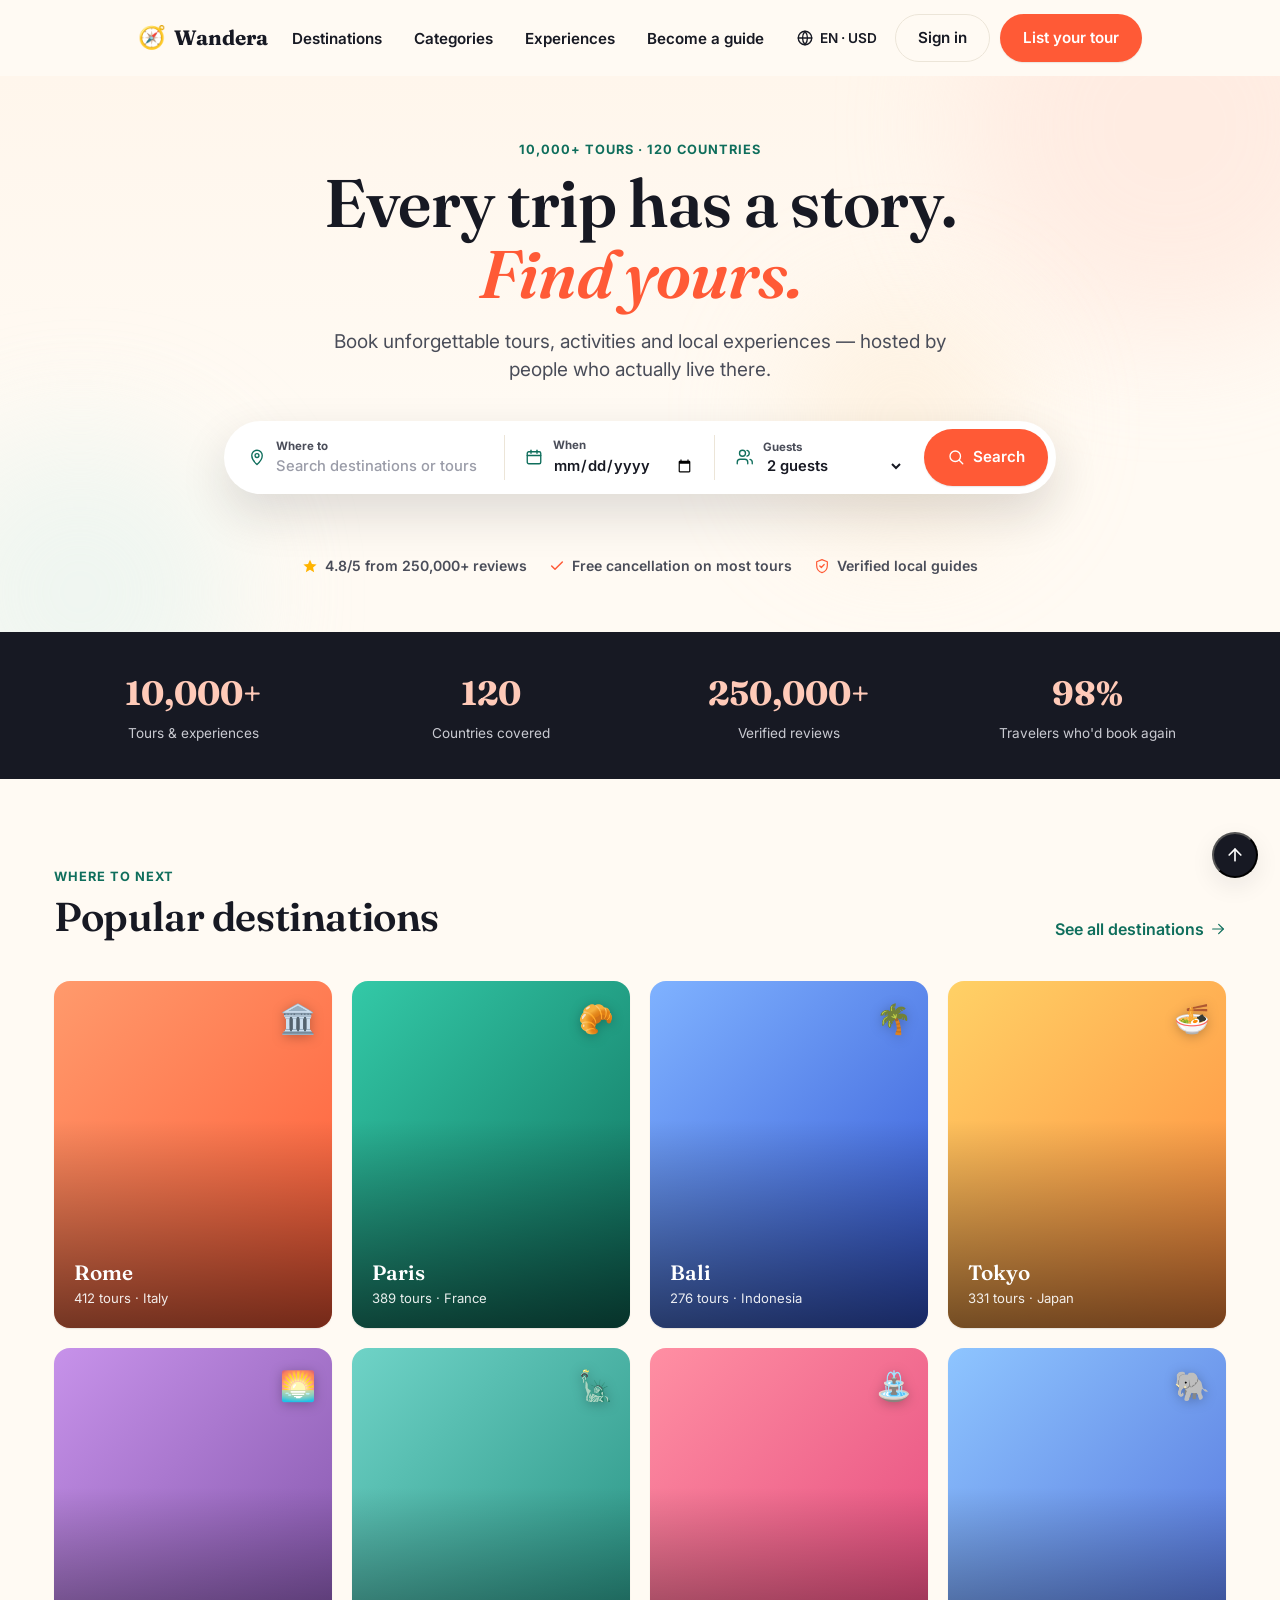
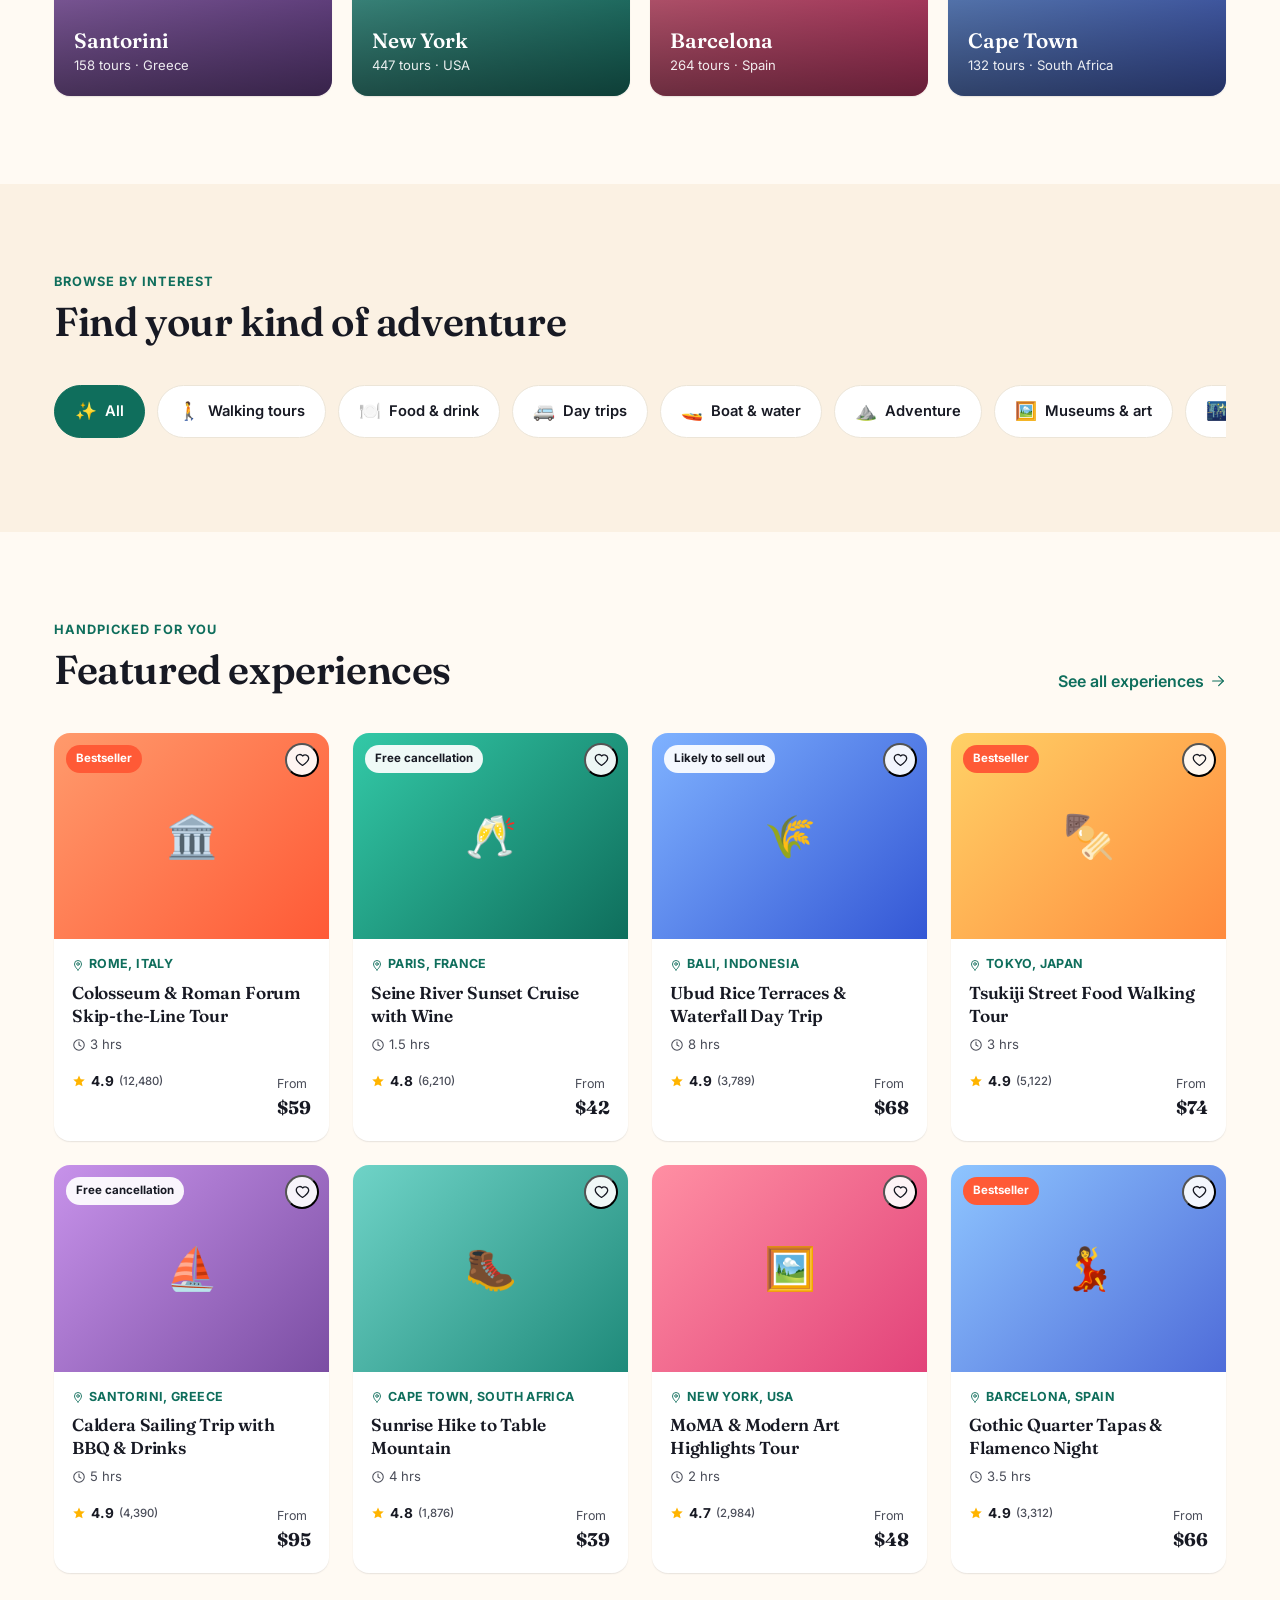
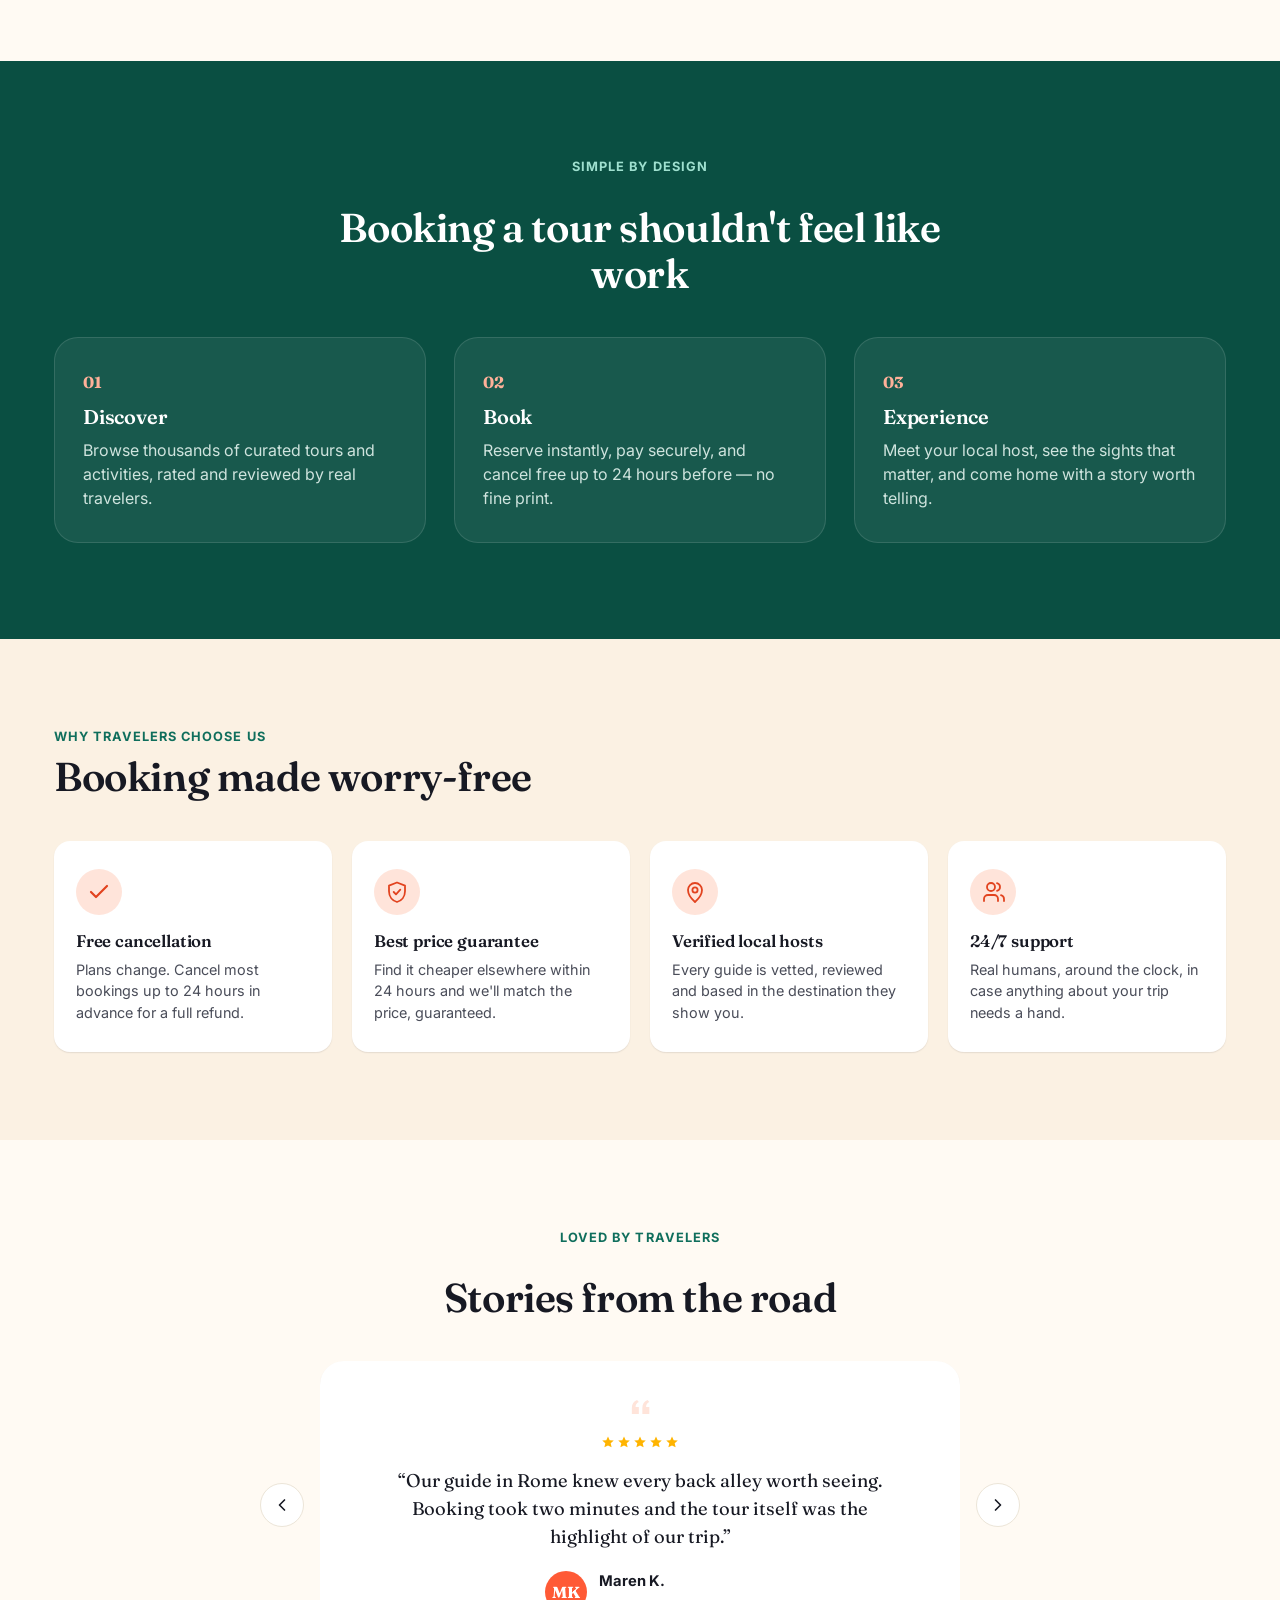
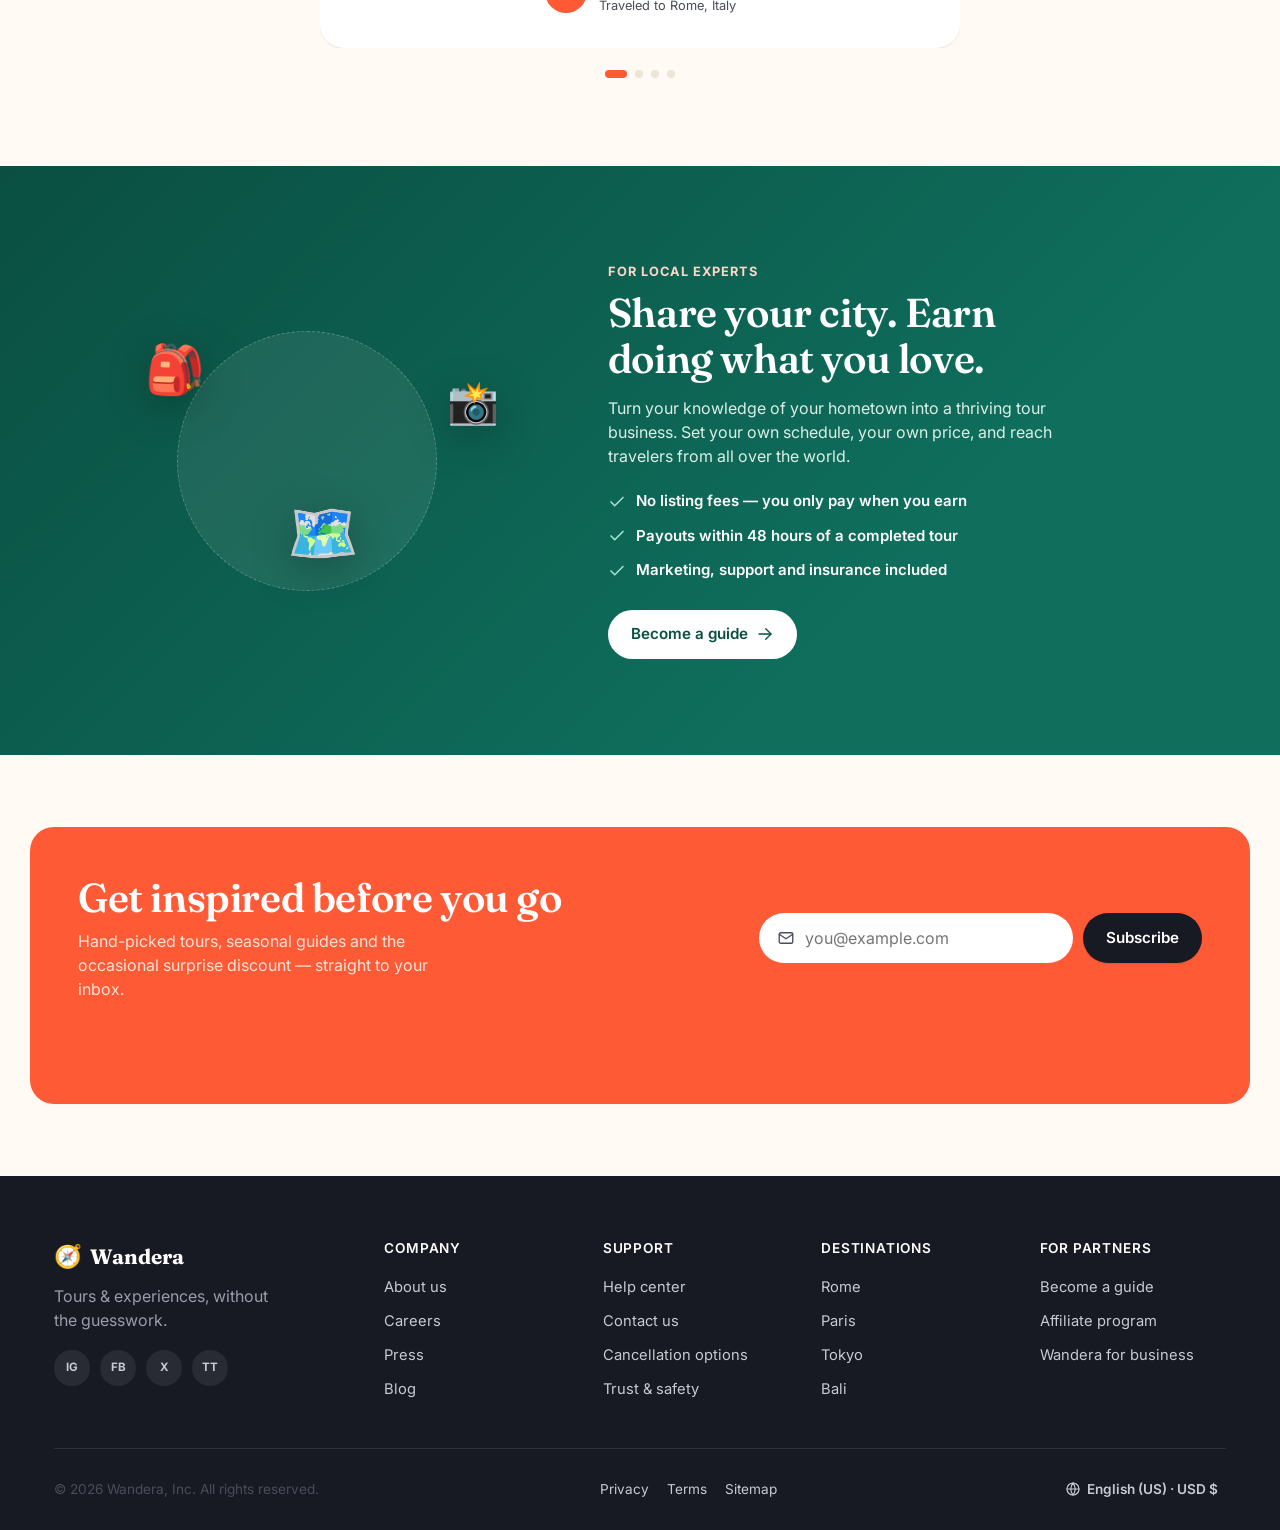
==== index.html @ fc79d428 "Add homepage for tours & experiences marketplace Static HTML/CSS/JS homepage blending GetYourGuide/V" ====
<!DOCTYPE html>
<html lang="en">
<head>
<meta charset="UTF-8">
<meta name="viewport" content="width=device-width, initial-scale=1.0">
<title>Wandera — Tours, Activities &amp; Local Experiences</title>
<meta name="description" content="Discover and book unforgettable tours, activities and local experiences in 10,000+ destinations worldwide. Free cancellation, verified local guides, best price guarantee.">
<link rel="icon" href="data:image/svg+xml,<svg xmlns=%22http://www.w3.org/2000/svg%22 viewBox=%220 0 100 100%22><text y=%22.9em%22 font-size=%2290%22>🧭</text></svg>">
<link rel="preconnect" href="https://fonts.googleapis.com">
<link rel="preconnect" href="https://fonts.gstatic.com" crossorigin>
<link href="https://fonts.googleapis.com/css2?family=Fraunces:opsz,wght@9..144,500;9..144,600;9..144,700&family=Inter:wght@400;500;600;700;800&display=swap" rel="stylesheet">
<link rel="stylesheet" href="css/styles.css">
</head>
<body>

<!-- ================= ICON SPRITE ================= -->
<svg style="display:none">
  <symbol id="icon-search" viewBox="0 0 24 24" fill="none" stroke="currentColor" stroke-width="1.8" stroke-linecap="round" stroke-linejoin="round"><circle cx="11" cy="11" r="7"/><line x1="21" y1="21" x2="16.65" y2="16.65"/></symbol>
  <symbol id="icon-pin" viewBox="0 0 24 24" fill="none" stroke="currentColor" stroke-width="1.8" stroke-linecap="round" stroke-linejoin="round"><path d="M12 22s-7-6.2-7-12a7 7 0 0 1 14 0c0 5.8-7 12-7 12Z"/><circle cx="12" cy="10" r="2.6"/></symbol>
  <symbol id="icon-calendar" viewBox="0 0 24 24" fill="none" stroke="currentColor" stroke-width="1.8" stroke-linecap="round" stroke-linejoin="round"><rect x="3" y="5" width="18" height="16" rx="2"/><line x1="16" y1="3" x2="16" y2="7"/><line x1="8" y1="3" x2="8" y2="7"/><line x1="3" y1="10" x2="21" y2="10"/></symbol>
  <symbol id="icon-users" viewBox="0 0 24 24" fill="none" stroke="currentColor" stroke-width="1.8" stroke-linecap="round" stroke-linejoin="round"><path d="M17 21v-2a4 4 0 0 0-4-4H7a4 4 0 0 0-4 4v2"/><circle cx="10" cy="7" r="4"/><path d="M23 21v-2a4 4 0 0 0-3-3.87"/><path d="M16 3.13a4 4 0 0 1 0 7.75"/></symbol>
  <symbol id="icon-star" viewBox="0 0 24 24" fill="currentColor" stroke="none"><path d="M12 2.5l2.9 6.4 7 .7-5.3 4.7 1.6 6.9L12 17.8l-6.2 3.4 1.6-6.9L2.1 9.6l7-.7L12 2.5Z"/></symbol>
  <symbol id="icon-heart" viewBox="0 0 24 24" fill="none" stroke="currentColor" stroke-width="1.8" stroke-linecap="round" stroke-linejoin="round"><path d="M20.8 8.6c0 4.8-8.8 10.4-8.8 10.4S3.2 13.4 3.2 8.6a5 5 0 0 1 9-3 5 5 0 0 1 8.6 3Z"/></symbol>
  <symbol id="icon-clock" viewBox="0 0 24 24" fill="none" stroke="currentColor" stroke-width="1.8" stroke-linecap="round" stroke-linejoin="round"><circle cx="12" cy="12" r="9"/><path d="M12 7v5l3.3 2"/></symbol>
  <symbol id="icon-shield" viewBox="0 0 24 24" fill="none" stroke="currentColor" stroke-width="1.8" stroke-linecap="round" stroke-linejoin="round"><path d="M12 2.5 4 5.7v5.6c0 5.2 3.4 9.4 8 10.7 4.6-1.3 8-5.5 8-10.7V5.7L12 2.5Z"/><path d="m8.7 12 2.3 2.3 4.3-4.6"/></symbol>
  <symbol id="icon-menu" viewBox="0 0 24 24" fill="none" stroke="currentColor" stroke-width="1.8" stroke-linecap="round" stroke-linejoin="round"><line x1="3" y1="6" x2="21" y2="6"/><line x1="3" y1="12" x2="21" y2="12"/><line x1="3" y1="18" x2="21" y2="18"/></symbol>
  <symbol id="icon-close" viewBox="0 0 24 24" fill="none" stroke="currentColor" stroke-width="1.8" stroke-linecap="round" stroke-linejoin="round"><line x1="5" y1="5" x2="19" y2="19"/><line x1="19" y1="5" x2="5" y2="19"/></symbol>
  <symbol id="icon-chevron-left" viewBox="0 0 24 24" fill="none" stroke="currentColor" stroke-width="2" stroke-linecap="round" stroke-linejoin="round"><polyline points="15 6 9 12 15 18"/></symbol>
  <symbol id="icon-chevron-right" viewBox="0 0 24 24" fill="none" stroke="currentColor" stroke-width="2" stroke-linecap="round" stroke-linejoin="round"><polyline points="9 6 15 12 9 18"/></symbol>
  <symbol id="icon-arrow-right" viewBox="0 0 24 24" fill="none" stroke="currentColor" stroke-width="1.8" stroke-linecap="round" stroke-linejoin="round"><line x1="4" y1="12" x2="20" y2="12"/><polyline points="13 5 20 12 13 19"/></symbol>
  <symbol id="icon-quote" viewBox="0 0 24 24" fill="currentColor" stroke="none"><path d="M9.5 6C6.5 7.2 5 9.6 5 12.8v5.2h6v-6H8.2c0-2 1-3.4 2.8-4.2L9.5 6Zm9 0c-3 1.2-4.5 3.6-4.5 6.8v5.2h6v-6h-2.8c0-2 1-3.4 2.8-4.2L18.5 6Z"/></symbol>
  <symbol id="icon-check" viewBox="0 0 24 24" fill="none" stroke="currentColor" stroke-width="2.2" stroke-linecap="round" stroke-linejoin="round"><polyline points="20 6 9 17 4 12"/></symbol>
  <symbol id="icon-mail" viewBox="0 0 24 24" fill="none" stroke="currentColor" stroke-width="1.8" stroke-linecap="round" stroke-linejoin="round"><rect x="3" y="5" width="18" height="14" rx="2"/><path d="m3 7 9 6 9-6"/></symbol>
  <symbol id="icon-globe" viewBox="0 0 24 24" fill="none" stroke="currentColor" stroke-width="1.8" stroke-linecap="round" stroke-linejoin="round"><circle cx="12" cy="12" r="9"/><line x1="3" y1="12" x2="21" y2="12"/><path d="M12 3a14 14 0 0 1 0 18 14 14 0 0 1 0-18Z"/></symbol>
  <symbol id="icon-arrow-up" viewBox="0 0 24 24" fill="none" stroke="currentColor" stroke-width="2" stroke-linecap="round" stroke-linejoin="round"><line x1="12" y1="19" x2="12" y2="5"/><polyline points="5 12 12 5 19 12"/></symbol>
</svg>

<a class="skip-link" href="#main">Skip to content</a>

<!-- ================= HEADER ================= -->
<header class="site-header" id="siteHeader">
  <div class="container site-header__inner">
    <a href="#top" class="logo">
      <span class="logo__mark" aria-hidden="true">🧭</span>
      <span class="logo__word">Wandera</span>
    </a>

    <nav class="main-nav" aria-label="Primary">
      <ul>
        <li><a href="#destinations">Destinations</a></li>
        <li><a href="#categories">Categories</a></li>
        <li><a href="#featured-tours">Experiences</a></li>
        <li><a href="#become-guide">Become a guide</a></li>
      </ul>
    </nav>

    <div class="header-actions">
      <button class="icon-btn only-desktop" type="button" aria-label="Change language and currency">
        <svg width="18" height="18"><use href="#icon-globe"/></svg>
        <span>EN &middot; USD</span>
      </button>
      <a href="#" class="btn btn--ghost only-desktop">Sign in</a>
      <a href="#" class="btn btn--primary only-desktop">List your tour</a>
      <button class="icon-btn menu-toggle" id="menuToggle" type="button" aria-label="Open menu" aria-expanded="false" aria-controls="mobileNav">
        <svg width="24" height="24"><use href="#icon-menu"/></svg>
      </button>
    </div>
  </div>
</header>

<!-- ================= MOBILE NAV ================= -->
<div class="mobile-nav" id="mobileNav" hidden>
  <div class="mobile-nav__panel">
    <div class="mobile-nav__top">
      <a href="#top" class="logo"><span class="logo__mark" aria-hidden="true">🧭</span><span class="logo__word">Wandera</span></a>
      <button class="icon-btn" id="menuClose" type="button" aria-label="Close menu">
        <svg width="22" height="22"><use href="#icon-close"/></svg>
      </button>
    </div>
    <ul class="mobile-nav__links">
      <li><a href="#destinations">Destinations</a></li>
      <li><a href="#categories">Categories</a></li>
      <li><a href="#featured-tours">Experiences</a></li>
      <li><a href="#how-it-works">How it works</a></li>
      <li><a href="#become-guide">Become a guide</a></li>
    </ul>
    <div class="mobile-nav__actions">
      <a href="#" class="btn btn--ghost btn--block">Sign in</a>
      <a href="#" class="btn btn--primary btn--block">List your tour</a>
    </div>
  </div>
</div>
<div class="mobile-nav__backdrop" id="mobileNavBackdrop" hidden></div>

<main id="main">

  <!-- ================= HERO ================= -->
  <section class="hero" id="top">
    <div class="hero__bg" aria-hidden="true">
      <span class="hero__blob hero__blob--1"></span>
      <span class="hero__blob hero__blob--2"></span>
      <span class="hero__blob hero__blob--3"></span>
    </div>
    <div class="container hero__inner">
      <p class="eyebrow reveal">10,000+ tours &middot; 120 countries</p>
      <h1 class="hero__title reveal">Every trip has a story.<br><em>Find yours.</em></h1>
      <p class="hero__subtitle reveal">Book unforgettable tours, activities and local experiences &mdash; hosted by people who actually live there.</p>

      <form class="search-bar reveal" id="searchForm">
        <div class="search-bar__field">
          <svg class="search-bar__icon" width="18" height="18"><use href="#icon-pin"/></svg>
          <div class="search-bar__text">
            <label for="searchWhere">Where to</label>
            <input id="searchWhere" type="text" placeholder="Search destinations or tours" autocomplete="off">
          </div>
        </div>
        <div class="search-bar__divider" aria-hidden="true"></div>
        <div class="search-bar__field search-bar__field--compact">
          <svg class="search-bar__icon" width="18" height="18"><use href="#icon-calendar"/></svg>
          <div class="search-bar__text">
            <label for="searchWhen">When</label>
            <input id="searchWhen" type="date">
          </div>
        </div>
        <div class="search-bar__divider" aria-hidden="true"></div>
        <div class="search-bar__field search-bar__field--compact">
          <svg class="search-bar__icon" width="18" height="18"><use href="#icon-users"/></svg>
          <div class="search-bar__text">
            <label for="searchGuests">Guests</label>
            <select id="searchGuests">
              <option>2 guests</option>
              <option>1 guest</option>
              <option>3 guests</option>
              <option>4+ guests</option>
            </select>
          </div>
        </div>
        <button class="btn btn--primary search-bar__submit" type="submit">
          <svg width="18" height="18"><use href="#icon-search"/></svg>
          <span>Search</span>
        </button>
      </form>
      <p class="search-bar__hint" id="searchHint" role="status" aria-live="polite"></p>

      <ul class="trust-chips reveal">
        <li><svg width="16" height="16"><use href="#icon-star"/></svg> 4.8/5 from 250,000+ reviews</li>
        <li><svg width="16" height="16"><use href="#icon-check"/></svg> Free cancellation on most tours</li>
        <li><svg width="16" height="16"><use href="#icon-shield"/></svg> Verified local guides</li>
      </ul>
    </div>
  </section>

  <!-- ================= STATS STRIP ================= -->
  <section class="stats-strip" aria-label="Wandera in numbers">
    <div class="container stats-strip__inner">
      <div class="stat reveal">
        <span class="stat__num" data-count="10000" data-suffix="+">0</span>
        <span class="stat__label">Tours &amp; experiences</span>
      </div>
      <div class="stat reveal">
        <span class="stat__num" data-count="120" data-suffix="">0</span>
        <span class="stat__label">Countries covered</span>
      </div>
      <div class="stat reveal">
        <span class="stat__num" data-count="250000" data-suffix="+">0</span>
        <span class="stat__label">Verified reviews</span>
      </div>
      <div class="stat reveal">
        <span class="stat__num" data-count="98" data-suffix="%">0</span>
        <span class="stat__label">Travelers who'd book again</span>
      </div>
    </div>
  </section>

  <!-- ================= DESTINATIONS ================= -->
  <section class="section" id="destinations">
    <div class="container">
      <div class="section__head reveal">
        <div>
          <p class="eyebrow">Where to next</p>
          <h2>Popular destinations</h2>
        </div>
        <a href="#" class="link-more">See all destinations <svg width="16" height="16"><use href="#icon-arrow-right"/></svg></a>
      </div>

      <div class="destination-grid reveal" id="destinationGrid"></div>
    </div>
  </section>

  <!-- ================= CATEGORIES ================= -->
  <section class="section section--tint" id="categories">
    <div class="container">
      <div class="section__head reveal">
        <div>
          <p class="eyebrow">Browse by interest</p>
          <h2>Find your kind of adventure</h2>
        </div>
      </div>
      <div class="category-pills reveal" id="categoryPills" role="tablist" aria-label="Filter experiences by category"></div>
    </div>
  </section>

  <!-- ================= FEATURED TOURS ================= -->
  <section class="section" id="featured-tours">
    <div class="container">
      <div class="section__head reveal">
        <div>
          <p class="eyebrow">Handpicked for you</p>
          <h2>Featured experiences</h2>
        </div>
        <a href="#" class="link-more">See all experiences <svg width="16" height="16"><use href="#icon-arrow-right"/></svg></a>
      </div>
      <div class="tour-grid reveal" id="tourGrid"></div>
    </div>
  </section>

  <!-- ================= HOW IT WORKS ================= -->
  <section class="how-it-works" id="how-it-works">
    <div class="container">
      <div class="section__head section__head--center reveal">
        <p class="eyebrow">Simple by design</p>
        <h2>Booking a tour shouldn't feel like work</h2>
      </div>
      <div class="steps">
        <div class="step reveal">
          <span class="step__num">01</span>
          <h3>Discover</h3>
          <p>Browse thousands of curated tours and activities, rated and reviewed by real travelers.</p>
        </div>
        <div class="step reveal">
          <span class="step__num">02</span>
          <h3>Book</h3>
          <p>Reserve instantly, pay securely, and cancel free up to 24 hours before &mdash; no fine print.</p>
        </div>
        <div class="step reveal">
          <span class="step__num">03</span>
          <h3>Experience</h3>
          <p>Meet your local host, see the sights that matter, and come home with a story worth telling.</p>
        </div>
      </div>
    </div>
  </section>

  <!-- ================= WHY US ================= -->
  <section class="section section--tint" id="why-us">
    <div class="container">
      <div class="section__head reveal">
        <div>
          <p class="eyebrow">Why travelers choose us</p>
          <h2>Booking made worry-free</h2>
        </div>
      </div>
      <div class="feature-grid reveal">
        <div class="feature-card">
          <div class="feature-card__icon"><svg width="24" height="24"><use href="#icon-check"/></svg></div>
          <h3>Free cancellation</h3>
          <p>Plans change. Cancel most bookings up to 24 hours in advance for a full refund.</p>
        </div>
        <div class="feature-card">
          <div class="feature-card__icon"><svg width="24" height="24"><use href="#icon-shield"/></svg></div>
          <h3>Best price guarantee</h3>
          <p>Find it cheaper elsewhere within 24 hours and we'll match the price, guaranteed.</p>
        </div>
        <div class="feature-card">
          <div class="feature-card__icon"><svg width="24" height="24"><use href="#icon-pin"/></svg></div>
          <h3>Verified local hosts</h3>
          <p>Every guide is vetted, reviewed and based in the destination they show you.</p>
        </div>
        <div class="feature-card">
          <div class="feature-card__icon"><svg width="24" height="24"><use href="#icon-users"/></svg></div>
          <h3>24/7 support</h3>
          <p>Real humans, around the clock, in case anything about your trip needs a hand.</p>
        </div>
      </div>
    </div>
  </section>

  <!-- ================= TESTIMONIALS ================= -->
  <section class="section testimonials" id="testimonials">
    <div class="container">
      <div class="section__head section__head--center reveal">
        <p class="eyebrow">Loved by travelers</p>
        <h2>Stories from the road</h2>
      </div>

      <div class="testimonial-carousel reveal" id="testimonialCarousel">
        <button class="carousel-btn carousel-btn--prev" id="testimonialPrev" type="button" aria-label="Previous testimonial">
          <svg width="20" height="20"><use href="#icon-chevron-left"/></svg>
        </button>

        <div class="testimonial-track" id="testimonialTrack"></div>

        <button class="carousel-btn carousel-btn--next" id="testimonialNext" type="button" aria-label="Next testimonial">
          <svg width="20" height="20"><use href="#icon-chevron-right"/></svg>
        </button>
      </div>
      <div class="carousel-dots" id="testimonialDots"></div>
    </div>
  </section>

  <!-- ================= BECOME A GUIDE ================= -->
  <section class="become-guide" id="become-guide">
    <div class="container become-guide__inner">
      <div class="become-guide__art reveal" aria-hidden="true">
        <span class="become-guide__blob"></span>
        <span class="become-guide__emoji become-guide__emoji--1">🎒</span>
        <span class="become-guide__emoji become-guide__emoji--2">🗺️</span>
        <span class="become-guide__emoji become-guide__emoji--3">📸</span>
      </div>
      <div class="become-guide__copy reveal">
        <p class="eyebrow eyebrow--light">For local experts</p>
        <h2>Share your city. Earn doing what you love.</h2>
        <p class="become-guide__lead">Turn your knowledge of your hometown into a thriving tour business. Set your own schedule, your own price, and reach travelers from all over the world.</p>
        <ul class="become-guide__list">
          <li><svg width="18" height="18"><use href="#icon-check"/></svg> No listing fees &mdash; you only pay when you earn</li>
          <li><svg width="18" height="18"><use href="#icon-check"/></svg> Payouts within 48 hours of a completed tour</li>
          <li><svg width="18" height="18"><use href="#icon-check"/></svg> Marketing, support and insurance included</li>
        </ul>
        <a href="#" class="btn btn--light">Become a guide <svg width="18" height="18"><use href="#icon-arrow-right"/></svg></a>
      </div>
    </div>
  </section>

  <!-- ================= NEWSLETTER ================= -->
  <section class="newsletter">
    <div class="container newsletter__inner reveal">
      <div class="newsletter__copy">
        <h2>Get inspired before you go</h2>
        <p>Hand-picked tours, seasonal guides and the occasional surprise discount &mdash; straight to your inbox.</p>
      </div>
      <form class="newsletter__form" id="newsletterForm" novalidate>
        <div class="newsletter__field">
          <svg width="18" height="18"><use href="#icon-mail"/></svg>
          <input type="email" id="newsletterEmail" placeholder="you@example.com" required aria-label="Email address">
        </div>
        <button class="btn btn--primary" type="submit">Subscribe</button>
      </form>
      <p class="newsletter__status" id="newsletterStatus" role="status" aria-live="polite"></p>
    </div>
  </section>

</main>

<!-- ================= FOOTER ================= -->
<footer class="site-footer">
  <div class="container">
    <div class="site-footer__top">
      <div class="site-footer__brand">
        <a href="#top" class="logo logo--light">
          <span class="logo__mark" aria-hidden="true">🧭</span>
          <span class="logo__word">Wandera</span>
        </a>
        <p>Tours &amp; experiences, without the guesswork.</p>
        <div class="social-links">
          <a href="#" aria-label="Wandera on Instagram" class="social-links__item">IG</a>
          <a href="#" aria-label="Wandera on Facebook" class="social-links__item">FB</a>
          <a href="#" aria-label="Wandera on X" class="social-links__item">X</a>
          <a href="#" aria-label="Wandera on TikTok" class="social-links__item">TT</a>
        </div>
      </div>

      <nav class="site-footer__col" aria-label="Company">
        <h3>Company</h3>
        <ul>
          <li><a href="#">About us</a></li>
          <li><a href="#">Careers</a></li>
          <li><a href="#">Press</a></li>
          <li><a href="#">Blog</a></li>
        </ul>
      </nav>
      <nav class="site-footer__col" aria-label="Support">
        <h3>Support</h3>
        <ul>
          <li><a href="#">Help center</a></li>
          <li><a href="#">Contact us</a></li>
          <li><a href="#">Cancellation options</a></li>
          <li><a href="#">Trust &amp; safety</a></li>
        </ul>
      </nav>
      <nav class="site-footer__col" aria-label="Destinations">
        <h3>Destinations</h3>
        <ul>
          <li><a href="#">Rome</a></li>
          <li><a href="#">Paris</a></li>
          <li><a href="#">Tokyo</a></li>
          <li><a href="#">Bali</a></li>
        </ul>
      </nav>
      <nav class="site-footer__col" aria-label="Partners">
        <h3>For partners</h3>
        <ul>
          <li><a href="#become-guide">Become a guide</a></li>
          <li><a href="#">Affiliate program</a></li>
          <li><a href="#">Wandera for business</a></li>
        </ul>
      </nav>
    </div>

    <div class="site-footer__bottom">
      <p>&copy; <span id="year"></span> Wandera, Inc. All rights reserved.</p>
      <div class="site-footer__legal">
        <a href="#">Privacy</a>
        <a href="#">Terms</a>
        <a href="#">Sitemap</a>
      </div>
      <button class="icon-btn only-desktop" type="button" aria-label="Change language and currency">
        <svg width="16" height="16"><use href="#icon-globe"/></svg>
        <span>English (US) &middot; USD $</span>
      </button>
    </div>
  </div>
</footer>

<button class="back-to-top" id="backToTop" type="button" aria-label="Back to top" hidden>
  <svg width="20" height="20"><use href="#icon-arrow-up"/></svg>
</button>

<script src="js/app.js"></script>
</body>
</html>
---- css/styles.css ----
/* =============================================================
   Wandera — Tours & Experiences homepage
   ============================================================= */

:root {
  /* Brand palette: coral (CTA/energy) + deep teal (trust) + editorial ink/cream */
  --color-coral: #ff5a36;
  --color-coral-dark: #e2431f;
  --color-coral-light: #ffe4da;
  --color-teal: #0f6e5c;
  --color-teal-dark: #0a4f42;
  --color-teal-light: #e3f3ef;
  --color-ink: #171923;
  --color-ink-soft: #4a4d59;
  --color-cream: #fffaf3;
  --color-cream-deep: #fbf1e3;
  --color-white: #ffffff;
  --color-border: #ece5d8;
  --color-star: #ffb400;

  --font-display: "Fraunces", Georgia, "Times New Roman", serif;
  --font-body: "Inter", -apple-system, BlinkMacSystemFont, "Segoe UI", sans-serif;

  --radius-sm: 10px;
  --radius-md: 16px;
  --radius-lg: 24px;
  --radius-pill: 999px;

  --shadow-sm: 0 1px 2px rgba(23, 25, 35, 0.06), 0 1px 1px rgba(23, 25, 35, 0.04);
  --shadow-md: 0 8px 24px rgba(23, 25, 35, 0.08);
  --shadow-lg: 0 20px 48px rgba(23, 25, 35, 0.14);

  --header-h: 76px;
  --container-w: 1220px;

  --ease: cubic-bezier(0.22, 1, 0.36, 1);
}

/* ---------------- Reset ---------------- */
*, *::before, *::after { box-sizing: border-box; }
html { scroll-behavior: smooth; scroll-padding-top: var(--header-h); }
body, h1, h2, h3, p, ul, figure { margin: 0; }
ul { padding: 0; list-style: none; }
img { max-width: 100%; display: block; }
a { color: inherit; text-decoration: none; }
button, input, select { font: inherit; color: inherit; }
button { cursor: pointer; }
svg { flex-shrink: 0; }

@media (prefers-reduced-motion: reduce) {
  html { scroll-behavior: auto; }
  *, *::before, *::after { animation-duration: 0.001ms !important; animation-iteration-count: 1 !important; transition-duration: 0.001ms !important; }
}

body {
  font-family: var(--font-body);
  color: var(--color-ink);
  background: var(--color-cream);
  line-height: 1.5;
  -webkit-font-smoothing: antialiased;
}

.container {
  max-width: var(--container-w);
  margin-inline: auto;
  padding-inline: 24px;
}

.skip-link {
  position: absolute;
  left: 12px;
  top: -60px;
  background: var(--color-ink);
  color: #fff;
  padding: 10px 16px;
  border-radius: var(--radius-sm);
  z-index: 999;
  transition: top 0.2s var(--ease);
}
.skip-link:focus { top: 12px; }

:focus-visible {
  outline: 2px solid var(--color-coral);
  outline-offset: 2px;
}

h1, h2, h3 { font-family: var(--font-display); font-weight: 600; letter-spacing: -0.01em; color: var(--color-ink); }
h2 { font-size: clamp(1.7rem, 1.4rem + 1.4vw, 2.6rem); line-height: 1.15; }
h3 { font-size: 1.25rem; line-height: 1.3; }
p { color: var(--color-ink-soft); }

.eyebrow {
  font-size: 0.8rem;
  font-weight: 700;
  letter-spacing: 0.08em;
  text-transform: uppercase;
  color: var(--color-teal);
  margin-bottom: 8px;
}
.eyebrow--light { color: #ffd7c9; }

/* ---------------- Buttons ---------------- */
.btn {
  display: inline-flex;
  align-items: center;
  justify-content: center;
  gap: 8px;
  padding: 12px 22px;
  border-radius: var(--radius-pill);
  font-weight: 600;
  font-size: 0.95rem;
  border: 1px solid transparent;
  transition: transform 0.15s var(--ease), box-shadow 0.15s var(--ease), background 0.15s var(--ease), color 0.15s var(--ease);
  white-space: nowrap;
}
.btn--primary { background: var(--color-coral); color: #fff; box-shadow: var(--shadow-sm); }
.btn--primary:hover { background: var(--color-coral-dark); transform: translateY(-1px); box-shadow: var(--shadow-md); }
.btn--ghost { background: transparent; color: var(--color-ink); border-color: var(--color-border); }
.btn--ghost:hover { background: var(--color-white); border-color: var(--color-ink); }
.btn--light { background: #fff; color: var(--color-teal-dark); }
.btn--light:hover { transform: translateY(-1px); box-shadow: var(--shadow-md); }
.btn--block { width: 100%; }

.icon-btn {
  display: inline-flex;
  align-items: center;
  gap: 6px;
  background: transparent;
  border: none;
  padding: 8px;
  border-radius: var(--radius-pill);
  font-size: 0.85rem;
  font-weight: 600;
  color: var(--color-ink);
  transition: background 0.15s var(--ease);
}
.icon-btn:hover { background: rgba(23, 25, 35, 0.06); }

.link-more {
  display: inline-flex;
  align-items: center;
  gap: 6px;
  font-weight: 600;
  color: var(--color-teal);
  white-space: nowrap;
  transition: gap 0.15s var(--ease);
}
.link-more:hover { gap: 10px; }

/* ---------------- Header ---------------- */
.site-header {
  position: sticky;
  top: 0;
  z-index: 100;
  height: var(--header-h);
  display: flex;
  align-items: center;
  background: transparent;
  transition: background 0.25s var(--ease), box-shadow 0.25s var(--ease), backdrop-filter 0.25s var(--ease);
}
.site-header.is-scrolled {
  background: rgba(255, 250, 243, 0.9);
  backdrop-filter: saturate(180%) blur(10px);
  box-shadow: var(--shadow-sm);
}
.site-header__inner {
  display: flex;
  align-items: center;
  justify-content: space-between;
  gap: 24px;
}

.logo { display: inline-flex; align-items: center; gap: 8px; font-family: var(--font-display); font-weight: 700; font-size: 1.3rem; }
.logo__mark { font-size: 1.4rem; }
.logo--light { color: #fff; }

.main-nav ul { display: flex; gap: 32px; }
.main-nav a { font-weight: 600; font-size: 0.95rem; position: relative; padding: 6px 0; }
.main-nav a::after {
  content: "";
  position: absolute; left: 0; right: 0; bottom: 0;
  height: 2px; background: var(--color-coral);
  transform: scaleX(0); transform-origin: left;
  transition: transform 0.2s var(--ease);
}
.main-nav a:hover::after { transform: scaleX(1); }

.header-actions { display: flex; align-items: center; gap: 10px; }

@media (max-width: 900px) {
  .main-nav { display: none; }
  .only-desktop { display: none !important; }
}
@media (min-width: 901px) {
  .menu-toggle { display: none; }
}

/* ---------------- Mobile nav ---------------- */
.mobile-nav__backdrop {
  position: fixed; inset: 0; background: rgba(23,25,35,0.45);
  z-index: 150; opacity: 0; transition: opacity 0.25s var(--ease);
}
.mobile-nav {
  position: fixed; top: 0; right: 0; bottom: 0;
  width: min(340px, 86vw);
  background: var(--color-cream);
  z-index: 151;
  transform: translateX(100%);
  transition: transform 0.3s var(--ease);
  box-shadow: var(--shadow-lg);
}
.mobile-nav.is-open,
.mobile-nav__backdrop.is-open { transform: none; opacity: 1; }
.mobile-nav__panel { display: flex; flex-direction: column; height: 100%; padding: 20px; gap: 28px; }
.mobile-nav__top { display: flex; align-items: center; justify-content: space-between; }
.mobile-nav__links { display: flex; flex-direction: column; gap: 4px; }
.mobile-nav__links a { display: block; padding: 12px 6px; font-weight: 600; font-size: 1.05rem; border-bottom: 1px solid var(--color-border); }
.mobile-nav__actions { margin-top: auto; display: flex; flex-direction: column; gap: 10px; }

/* ---------------- Hero ---------------- */
.hero {
  position: relative;
  overflow: hidden;
  padding: 64px 0 56px;
}
.hero__bg { position: absolute; inset: 0; z-index: -1; background: linear-gradient(180deg, #fff6ec 0%, var(--color-cream) 60%); }
.hero__blob {
  position: absolute;
  border-radius: 50%;
  filter: blur(60px);
  opacity: 0.55;
}
.hero__blob--1 { width: 420px; height: 420px; background: var(--color-coral-light); top: -160px; right: -100px; }
.hero__blob--2 { width: 320px; height: 320px; background: var(--color-teal-light); bottom: -120px; left: -80px; }
.hero__blob--3 { width: 240px; height: 240px; background: #fde6c8; top: 40%; right: 20%; opacity: 0.4; }

.hero__inner { text-align: center; max-width: 880px; }
.hero__title {
  font-size: clamp(2.4rem, 1.8rem + 3vw, 4.2rem);
  line-height: 1.06;
  margin-bottom: 18px;
}
.hero__title em { font-style: italic; color: var(--color-coral); }
.hero__subtitle {
  font-size: clamp(1rem, 0.95rem + 0.3vw, 1.2rem);
  max-width: 620px;
  margin-inline: auto;
  margin-bottom: 36px;
}

.search-bar {
  display: flex;
  align-items: stretch;
  background: #fff;
  border-radius: var(--radius-pill);
  box-shadow: var(--shadow-lg);
  padding: 8px;
  gap: 4px;
  max-width: 880px;
  margin-inline: auto;
}
.search-bar__field {
  display: flex;
  align-items: center;
  gap: 10px;
  padding: 8px 16px;
  flex: 1.4;
  min-width: 0;
  border-radius: var(--radius-pill);
  transition: background 0.15s var(--ease);
  text-align: left;
}
.search-bar__field--compact { flex: 1; }
.search-bar__field:hover, .search-bar__field:focus-within { background: var(--color-cream-deep); }
.search-bar__icon { color: var(--color-teal); flex-shrink: 0; }
.search-bar__text { display: flex; flex-direction: column; min-width: 0; flex: 1; }
.search-bar__text label { font-size: 0.72rem; font-weight: 700; color: var(--color-ink-soft); }
.search-bar__text input, .search-bar__text select {
  border: none; background: transparent; padding: 0; font-size: 0.92rem; font-weight: 600;
  color: var(--color-ink); width: 100%; min-width: 0;
}
.search-bar__text input::placeholder { color: #9a9ca8; font-weight: 500; }
.search-bar__text input:focus, .search-bar__text select:focus { outline: none; }
.search-bar__divider { width: 1px; background: var(--color-border); margin-block: 6px; }
.search-bar__submit { flex-shrink: 0; }
.search-bar__hint { margin-top: 14px; font-weight: 600; color: var(--color-teal-dark); min-height: 1.2em; }

.trust-chips {
  display: flex;
  flex-wrap: wrap;
  justify-content: center;
  gap: 10px 22px;
  margin-top: 28px;
}
.trust-chips li { display: flex; align-items: center; gap: 7px; font-size: 0.88rem; font-weight: 600; color: var(--color-ink-soft); }
.trust-chips svg { color: var(--color-coral); }
.trust-chips li:first-child svg { color: var(--color-star); }

@media (max-width: 720px) {
  .search-bar { flex-direction: column; border-radius: var(--radius-lg); }
  .search-bar__divider { display: none; }
  .search-bar__field { padding: 10px 14px; }
  .search-bar__submit { width: 100%; margin-top: 4px; }
}

/* ---------------- Stats strip ---------------- */
.stats-strip { background: var(--color-ink); color: #fff; padding: 36px 0; }
.stats-strip__inner {
  display: grid;
  grid-template-columns: repeat(4, 1fr);
  gap: 20px;
  text-align: center;
}
.stat { display: flex; flex-direction: column; gap: 4px; }
.stat__num { font-family: var(--font-display); font-size: clamp(1.6rem, 1.3rem + 1vw, 2.3rem); font-weight: 700; color: #ffcab8; }
.stat__label { font-size: 0.85rem; color: #c9cad1; }
@media (max-width: 700px) { .stats-strip__inner { grid-template-columns: repeat(2, 1fr); gap: 28px 16px; } }

/* ---------------- Section basics ---------------- */
.section { padding: 88px 0; }
.section--tint { background: var(--color-cream-deep); }
.section__head { display: flex; align-items: flex-end; justify-content: space-between; gap: 20px; margin-bottom: 40px; flex-wrap: wrap; }
.section__head--center { text-align: center; justify-content: center; flex-direction: column; align-items: center; }
.section__head--center h2 { max-width: 640px; }

/* ---------------- Destination grid ---------------- */
.destination-grid {
  display: grid;
  grid-template-columns: repeat(4, 1fr);
  gap: 20px;
}
.destination-card {
  position: relative;
  border-radius: var(--radius-md);
  overflow: hidden;
  aspect-ratio: 4 / 5;
  color: #fff;
  display: flex;
  flex-direction: column;
  justify-content: flex-end;
  padding: 20px;
  isolation: isolate;
  box-shadow: var(--shadow-sm);
  transition: transform 0.25s var(--ease), box-shadow 0.25s var(--ease);
}
.destination-card:hover { transform: translateY(-4px); box-shadow: var(--shadow-md); }
.destination-card::before {
  content: ""; position: absolute; inset: 0; z-index: -2; background: var(--tile-bg);
}
.destination-card::after {
  content: ""; position: absolute; inset: 0; z-index: -1;
  background: linear-gradient(180deg, rgba(0,0,0,0) 40%, rgba(0,0,0,0.55) 100%);
}
.destination-card__emoji { position: absolute; top: 16px; right: 16px; font-size: 1.8rem; filter: drop-shadow(0 2px 6px rgba(0,0,0,0.25)); }
.destination-card__city { font-family: var(--font-display); font-size: 1.3rem; font-weight: 600; }
.destination-card__count { font-size: 0.82rem; opacity: 0.9; }

@media (max-width: 980px) { .destination-grid { grid-template-columns: repeat(2, 1fr); } }
@media (max-width: 560px) { .destination-grid { grid-template-columns: repeat(2, 1fr); gap: 12px; } .destination-card { padding: 14px; } }

/* ---------------- Category pills ---------------- */
.category-pills {
  display: flex;
  gap: 12px;
  overflow-x: auto;
  padding-bottom: 6px;
  scrollbar-width: thin;
}
.category-pill {
  flex-shrink: 0;
  display: inline-flex;
  align-items: center;
  gap: 8px;
  padding: 12px 20px;
  border-radius: var(--radius-pill);
  background: #fff;
  border: 1px solid var(--color-border);
  font-weight: 600;
  font-size: 0.92rem;
  transition: all 0.15s var(--ease);
}
.category-pill:hover { border-color: var(--color-teal); }
.category-pill.is-active { background: var(--color-teal); border-color: var(--color-teal); color: #fff; }
.category-pill__emoji { font-size: 1.1rem; }

/* ---------------- Tour grid / cards ---------------- */
.tour-grid {
  display: grid;
  grid-template-columns: repeat(4, 1fr);
  gap: 24px;
}
.tour-card {
  background: #fff;
  border-radius: var(--radius-md);
  overflow: hidden;
  box-shadow: var(--shadow-sm);
  transition: transform 0.25s var(--ease), box-shadow 0.25s var(--ease);
  display: flex;
  flex-direction: column;
}
.tour-card:hover { transform: translateY(-5px); box-shadow: var(--shadow-md); }
.tour-card.is-hidden { display: none; }

.tour-card__media {
  position: relative;
  aspect-ratio: 4 / 3;
  background: var(--tile-bg);
  display: flex; align-items: center; justify-content: center;
  font-size: 2.6rem;
}
.tour-card__badge {
  position: absolute; top: 12px; left: 12px;
  background: rgba(255,255,255,0.92);
  color: var(--color-ink);
  font-size: 0.72rem; font-weight: 700;
  padding: 5px 10px; border-radius: var(--radius-pill);
}
.tour-card__badge--coral { background: var(--color-coral); color: #fff; }
.tour-card__wishlist {
  position: absolute; top: 10px; right: 10px;
  width: 34px; height: 34px;
  border-radius: 50%;
  background: rgba(255,255,255,0.92);
  display: flex; align-items: center; justify-content: center;
  color: var(--color-ink);
  transition: transform 0.15s var(--ease), color 0.15s var(--ease);
}
.tour-card__wishlist:hover { transform: scale(1.08); }
.tour-card__wishlist.is-active { color: var(--color-coral); }
.tour-card__wishlist.is-active svg { fill: currentColor; }

.tour-card__body { padding: 16px 18px 20px; display: flex; flex-direction: column; gap: 8px; flex: 1; }
.tour-card__location { display: flex; align-items: center; gap: 5px; font-size: 0.78rem; font-weight: 700; color: var(--color-teal); text-transform: uppercase; letter-spacing: 0.03em; }
.tour-card__title { font-family: var(--font-display); font-size: 1.08rem; font-weight: 600; line-height: 1.3; }
.tour-card__meta { display: flex; align-items: center; gap: 14px; font-size: 0.82rem; color: var(--color-ink-soft); }
.tour-card__meta span { display: inline-flex; align-items: center; gap: 4px; }
.tour-card__rating { display: flex; align-items: center; gap: 5px; font-size: 0.85rem; font-weight: 700; }
.tour-card__rating svg { color: var(--color-star); }
.tour-card__rating small { font-weight: 500; color: var(--color-ink-soft); }
.tour-card__footer { margin-top: auto; display: flex; align-items: baseline; justify-content: space-between; padding-top: 8px; }
.tour-card__price { font-size: 0.78rem; color: var(--color-ink-soft); }
.tour-card__price strong { display: block; font-size: 1.15rem; color: var(--color-ink); font-family: var(--font-display); }

@media (max-width: 980px) { .tour-grid { grid-template-columns: repeat(2, 1fr); } }
@media (max-width: 560px) { .tour-grid { grid-template-columns: 1fr; } }

/* ---------------- How it works ---------------- */
.how-it-works { padding: 96px 0; background: var(--color-teal-dark); color: #fff; }
.how-it-works .eyebrow { color: #9fe0cf; }
.how-it-works h2 { color: #fff; }
.steps { display: grid; grid-template-columns: repeat(3, 1fr); gap: 28px; margin-top: 12px; }
.step {
  background: rgba(255,255,255,0.06);
  border: 1px solid rgba(255,255,255,0.12);
  border-radius: var(--radius-lg);
  padding: 32px 28px;
}
.step__num { font-family: var(--font-display); font-size: 1rem; font-weight: 700; color: #ffb199; }
.step h3 { color: #fff; margin: 10px 0 8px; }
.step p { color: #cfe4de; }

@media (max-width: 860px) { .steps { grid-template-columns: 1fr; } }

/* ---------------- Feature grid ---------------- */
.feature-grid { display: grid; grid-template-columns: repeat(4, 1fr); gap: 20px; }
.feature-card {
  background: #fff;
  border-radius: var(--radius-md);
  padding: 28px 22px;
  box-shadow: var(--shadow-sm);
}
.feature-card__icon {
  width: 46px; height: 46px;
  border-radius: 50%;
  background: var(--color-coral-light);
  color: var(--color-coral-dark);
  display: flex; align-items: center; justify-content: center;
  margin-bottom: 16px;
}
.feature-card h3 { font-size: 1.05rem; margin-bottom: 6px; }
.feature-card p { font-size: 0.9rem; }

@media (max-width: 980px) { .feature-grid { grid-template-columns: repeat(2, 1fr); } }
@media (max-width: 560px) { .feature-grid { grid-template-columns: 1fr; } }

/* ---------------- Testimonials ---------------- */
.testimonial-carousel { display: flex; align-items: center; gap: 16px; max-width: 760px; margin-inline: auto; }
.testimonial-track { flex: 1; overflow: hidden; position: relative; min-height: 220px; }
.testimonial-slide {
  position: absolute; inset: 0;
  background: #fff;
  border-radius: var(--radius-lg);
  padding: 32px;
  box-shadow: var(--shadow-sm);
  opacity: 0;
  transform: translateX(24px);
  transition: opacity 0.4s var(--ease), transform 0.4s var(--ease);
  pointer-events: none;
  text-align: center;
}
.testimonial-slide.is-active { opacity: 1; transform: none; pointer-events: auto; position: relative; }
.testimonial-slide__quote-icon { color: var(--color-coral-light); margin-bottom: 8px; }
.testimonial-slide blockquote { font-family: var(--font-display); font-size: 1.15rem; line-height: 1.5; color: var(--color-ink); margin-bottom: 18px; }
.testimonial-slide__person { display: flex; align-items: center; justify-content: center; gap: 12px; }
.testimonial-avatar {
  width: 42px; height: 42px; border-radius: 50%;
  display: flex; align-items: center; justify-content: center;
  font-weight: 700; color: #fff; font-family: var(--font-display);
  background: var(--avatar-bg, var(--color-teal));
}
.testimonial-slide__meta { text-align: left; }
.testimonial-slide__name { font-weight: 700; font-size: 0.92rem; }
.testimonial-slide__place { font-size: 0.8rem; color: var(--color-ink-soft); }
.testimonial-slide__stars { display: flex; gap: 2px; color: var(--color-star); justify-content: center; margin-bottom: 12px; }

.carousel-btn {
  width: 44px; height: 44px; border-radius: 50%;
  background: #fff; border: 1px solid var(--color-border);
  display: flex; align-items: center; justify-content: center;
  flex-shrink: 0;
  transition: background 0.15s var(--ease), color 0.15s var(--ease);
}
.carousel-btn:hover { background: var(--color-teal); color: #fff; border-color: var(--color-teal); }

.carousel-dots { display: flex; justify-content: center; gap: 8px; margin-top: 22px; }
.carousel-dots button {
  width: 8px; height: 8px; border-radius: 50%;
  background: var(--color-border); border: none; padding: 0;
  transition: background 0.2s var(--ease), width 0.2s var(--ease);
}
.carousel-dots button.is-active { background: var(--color-coral); width: 22px; border-radius: var(--radius-pill); }

@media (max-width: 640px) {
  .testimonial-carousel { gap: 8px; }
  .carousel-btn { width: 36px; height: 36px; }
  .testimonial-slide { padding: 22px 18px; }
}

/* ---------------- Become a guide ---------------- */
.become-guide {
  background: linear-gradient(135deg, var(--color-teal-dark), var(--color-teal) 70%);
  color: #fff;
  padding: 96px 0;
  position: relative;
  overflow: hidden;
}
.become-guide__inner { display: grid; grid-template-columns: 0.9fr 1.1fr; gap: 48px; align-items: center; }
.become-guide__art { position: relative; min-height: 320px; display: flex; align-items: center; justify-content: center; }
.become-guide__blob {
  position: absolute; width: 260px; height: 260px; border-radius: 50%;
  background: rgba(255,255,255,0.08); border: 1px dashed rgba(255,255,255,0.25);
}
.become-guide__emoji { position: absolute; font-size: 3rem; filter: drop-shadow(0 10px 20px rgba(0,0,0,0.25)); }
.become-guide__emoji--1 { top: 10%; left: 18%; }
.become-guide__emoji--2 { bottom: 14%; left: 46%; font-size: 3.6rem; }
.become-guide__emoji--3 { top: 22%; right: 12%; font-size: 2.6rem; }

.become-guide__copy h2 { color: #fff; margin-bottom: 14px; max-width: 480px; }
.become-guide__lead { color: #dcefe9; max-width: 480px; margin-bottom: 22px; }
.become-guide__list { display: flex; flex-direction: column; gap: 12px; margin-bottom: 28px; }
.become-guide__list li { display: flex; align-items: center; gap: 10px; font-weight: 600; font-size: 0.94rem; }
.become-guide__list svg { color: #9fe0cf; flex-shrink: 0; }

@media (max-width: 860px) {
  .become-guide__inner { grid-template-columns: 1fr; text-align: center; }
  .become-guide__list { align-items: center; }
  .become-guide__copy h2, .become-guide__lead { margin-inline: auto; }
  .become-guide__art { min-height: 200px; order: -1; }
}

/* ---------------- Newsletter ---------------- */
.newsletter { padding: 72px 0; }
.newsletter__inner {
  background: var(--color-coral);
  border-radius: var(--radius-lg);
  padding: 48px;
  display: flex;
  align-items: center;
  justify-content: space-between;
  gap: 32px;
  flex-wrap: wrap;
  color: #fff;
  position: relative;
}
.newsletter__copy h2 { color: #fff; margin-bottom: 8px; }
.newsletter__copy p { color: #ffe3d8; max-width: 380px; }
.newsletter__form { display: flex; gap: 10px; flex-wrap: wrap; }
.newsletter__field {
  display: flex; align-items: center; gap: 8px;
  background: #fff; border-radius: var(--radius-pill);
  padding: 12px 18px; min-width: 260px;
  color: var(--color-ink-soft);
}
.newsletter__field input { border: none; background: transparent; outline: none; width: 100%; color: var(--color-ink); }
.newsletter .btn--primary { background: var(--color-ink); }
.newsletter .btn--primary:hover { background: #000; }
.newsletter__status { width: 100%; font-weight: 600; margin-top: 4px; min-height: 1.2em; }

@media (max-width: 720px) {
  .newsletter__inner { padding: 32px 24px; flex-direction: column; align-items: stretch; text-align: center; }
  .newsletter__copy p { margin-inline: auto; }
  .newsletter__form { justify-content: center; }
}

/* ---------------- Footer ---------------- */
.site-footer { background: var(--color-ink); color: #c9cad1; padding-top: 64px; }
.site-footer__top {
  display: grid;
  grid-template-columns: 1.6fr repeat(4, 1fr);
  gap: 32px;
  padding-bottom: 48px;
  border-bottom: 1px solid rgba(255,255,255,0.1);
}
.site-footer__brand p { color: #9a9caa; margin: 10px 0 18px; max-width: 240px; }
.site-footer__col h3 { color: #fff; font-family: var(--font-body); font-size: 0.85rem; text-transform: uppercase; letter-spacing: 0.06em; margin-bottom: 16px; }
.site-footer__col ul { display: flex; flex-direction: column; gap: 10px; }
.site-footer__col a { font-size: 0.92rem; transition: color 0.15s var(--ease); }
.site-footer__col a:hover { color: #fff; }

.social-links { display: flex; gap: 10px; }
.social-links__item {
  width: 36px; height: 36px; border-radius: 50%;
  background: rgba(255,255,255,0.08);
  display: flex; align-items: center; justify-content: center;
  font-size: 0.72rem; font-weight: 700;
  transition: background 0.15s var(--ease);
}
.social-links__item:hover { background: var(--color-coral); }

.site-footer__bottom {
  display: flex; align-items: center; justify-content: space-between;
  padding: 22px 0; font-size: 0.85rem; flex-wrap: wrap; gap: 12px;
}
.site-footer__legal { display: flex; gap: 18px; }
.site-footer__legal a:hover { color: #fff; }
.site-footer .icon-btn { color: #c9cad1; }
.site-footer .icon-btn:hover { background: rgba(255,255,255,0.08); color: #fff; }

@media (max-width: 980px) { .site-footer__top { grid-template-columns: repeat(2, 1fr); } }
@media (max-width: 560px) { .site-footer__top { grid-template-columns: 1fr; } }

/* ---------------- Back to top ---------------- */
.back-to-top {
  position: fixed; right: 22px; bottom: 22px; z-index: 90;
  width: 46px; height: 46px; border-radius: 50%;
  background: var(--color-ink); color: #fff;
  display: flex; align-items: center; justify-content: center;
  box-shadow: var(--shadow-md);
  transition: transform 0.15s var(--ease), opacity 0.2s var(--ease);
}
.back-to-top:hover { transform: translateY(-3px); }

/* ---------------- Scroll reveal ---------------- */
.reveal { opacity: 0; transform: translateY(18px); transition: opacity 0.6s var(--ease), transform 0.6s var(--ease); }
.reveal.is-visible { opacity: 1; transform: none; }

/* ---------------- Responsive section spacing ---------------- */
@media (max-width: 720px) {
  .section { padding: 60px 0; }
  .how-it-works { padding: 64px 0; }
  .become-guide { padding: 64px 0; }
}
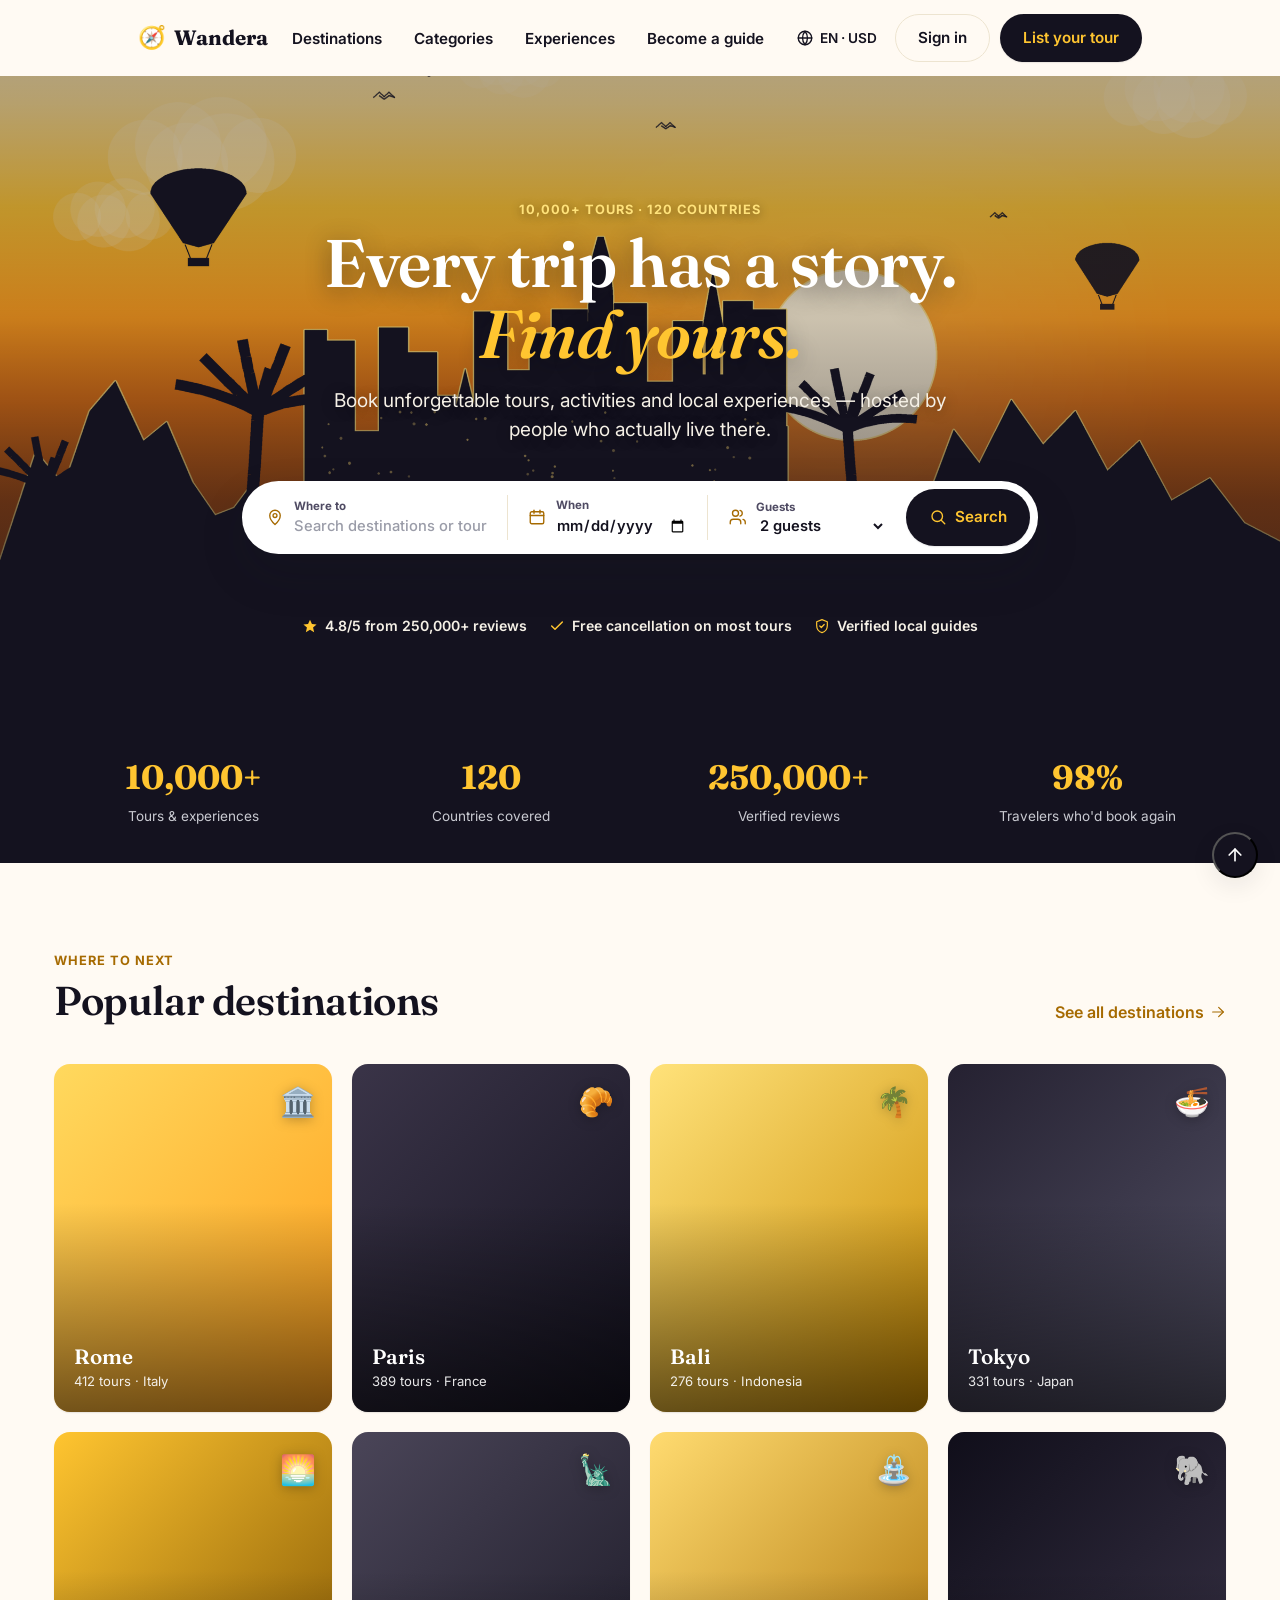
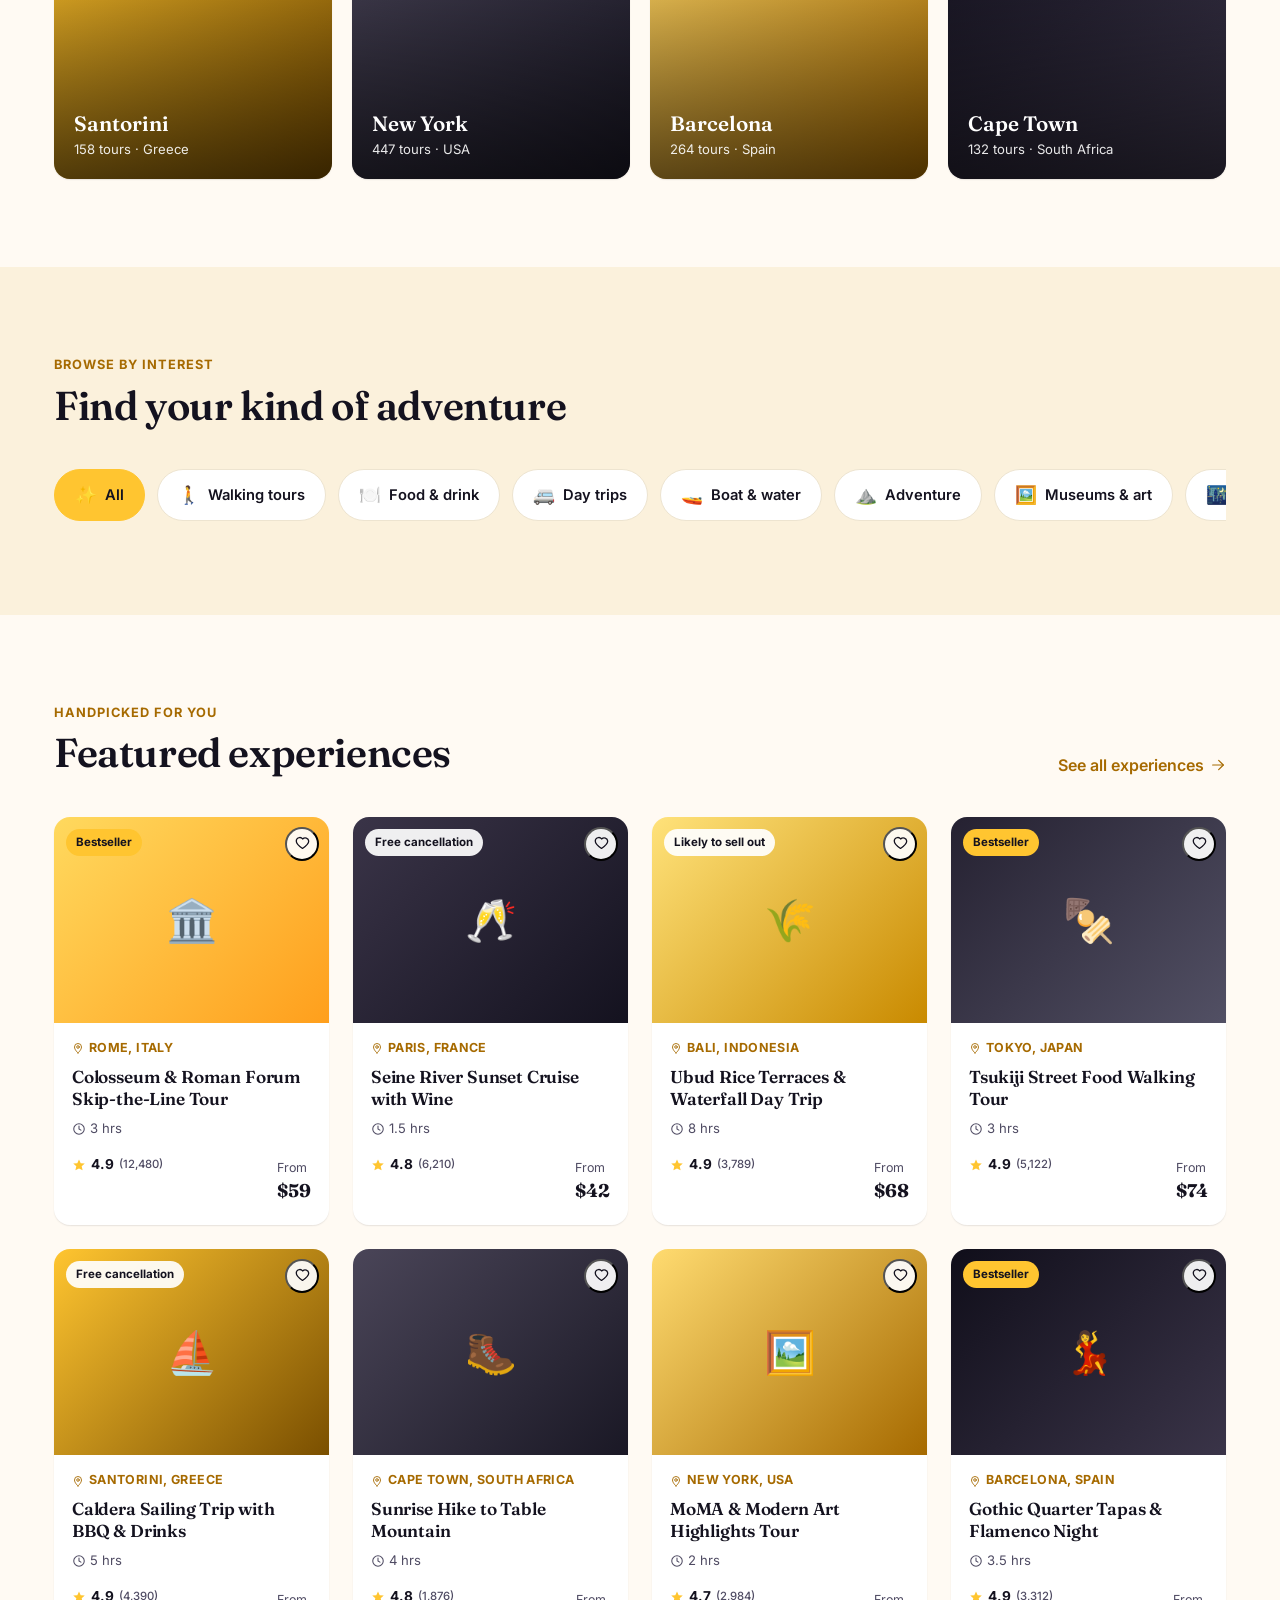
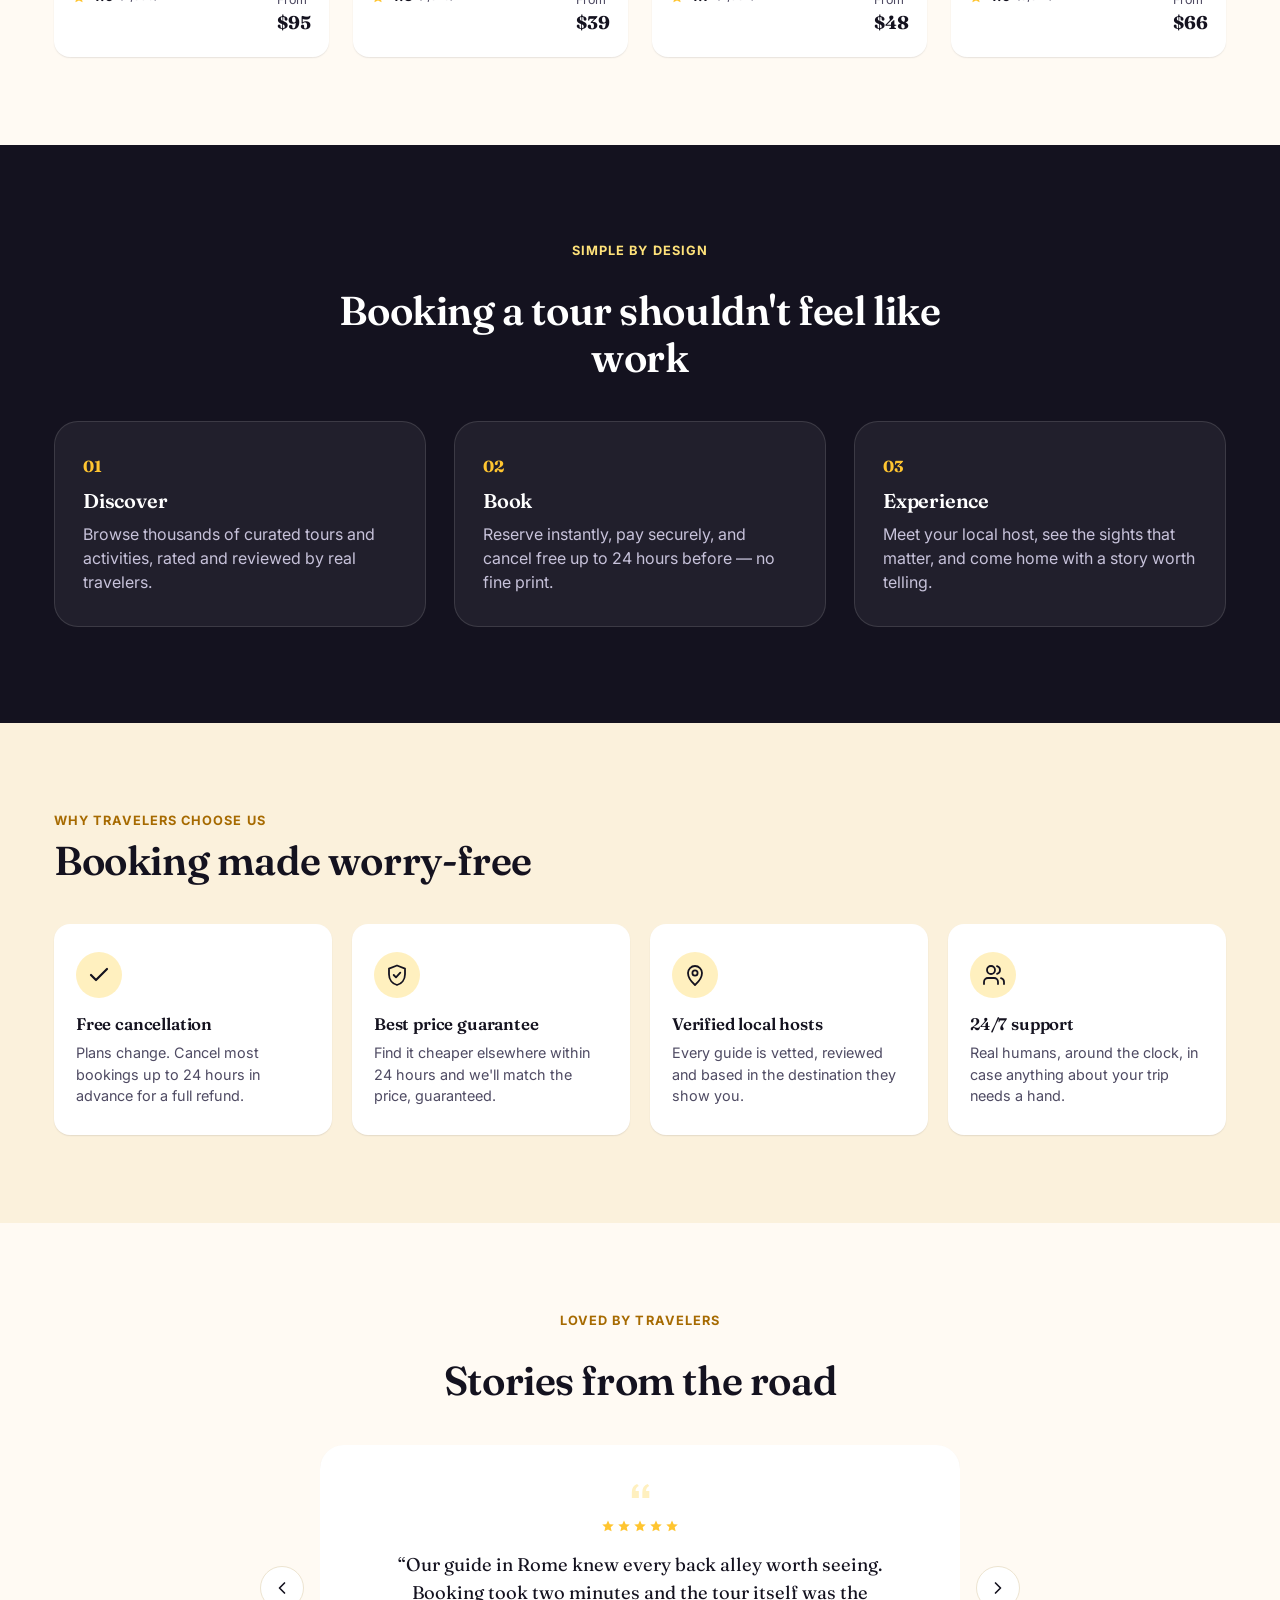
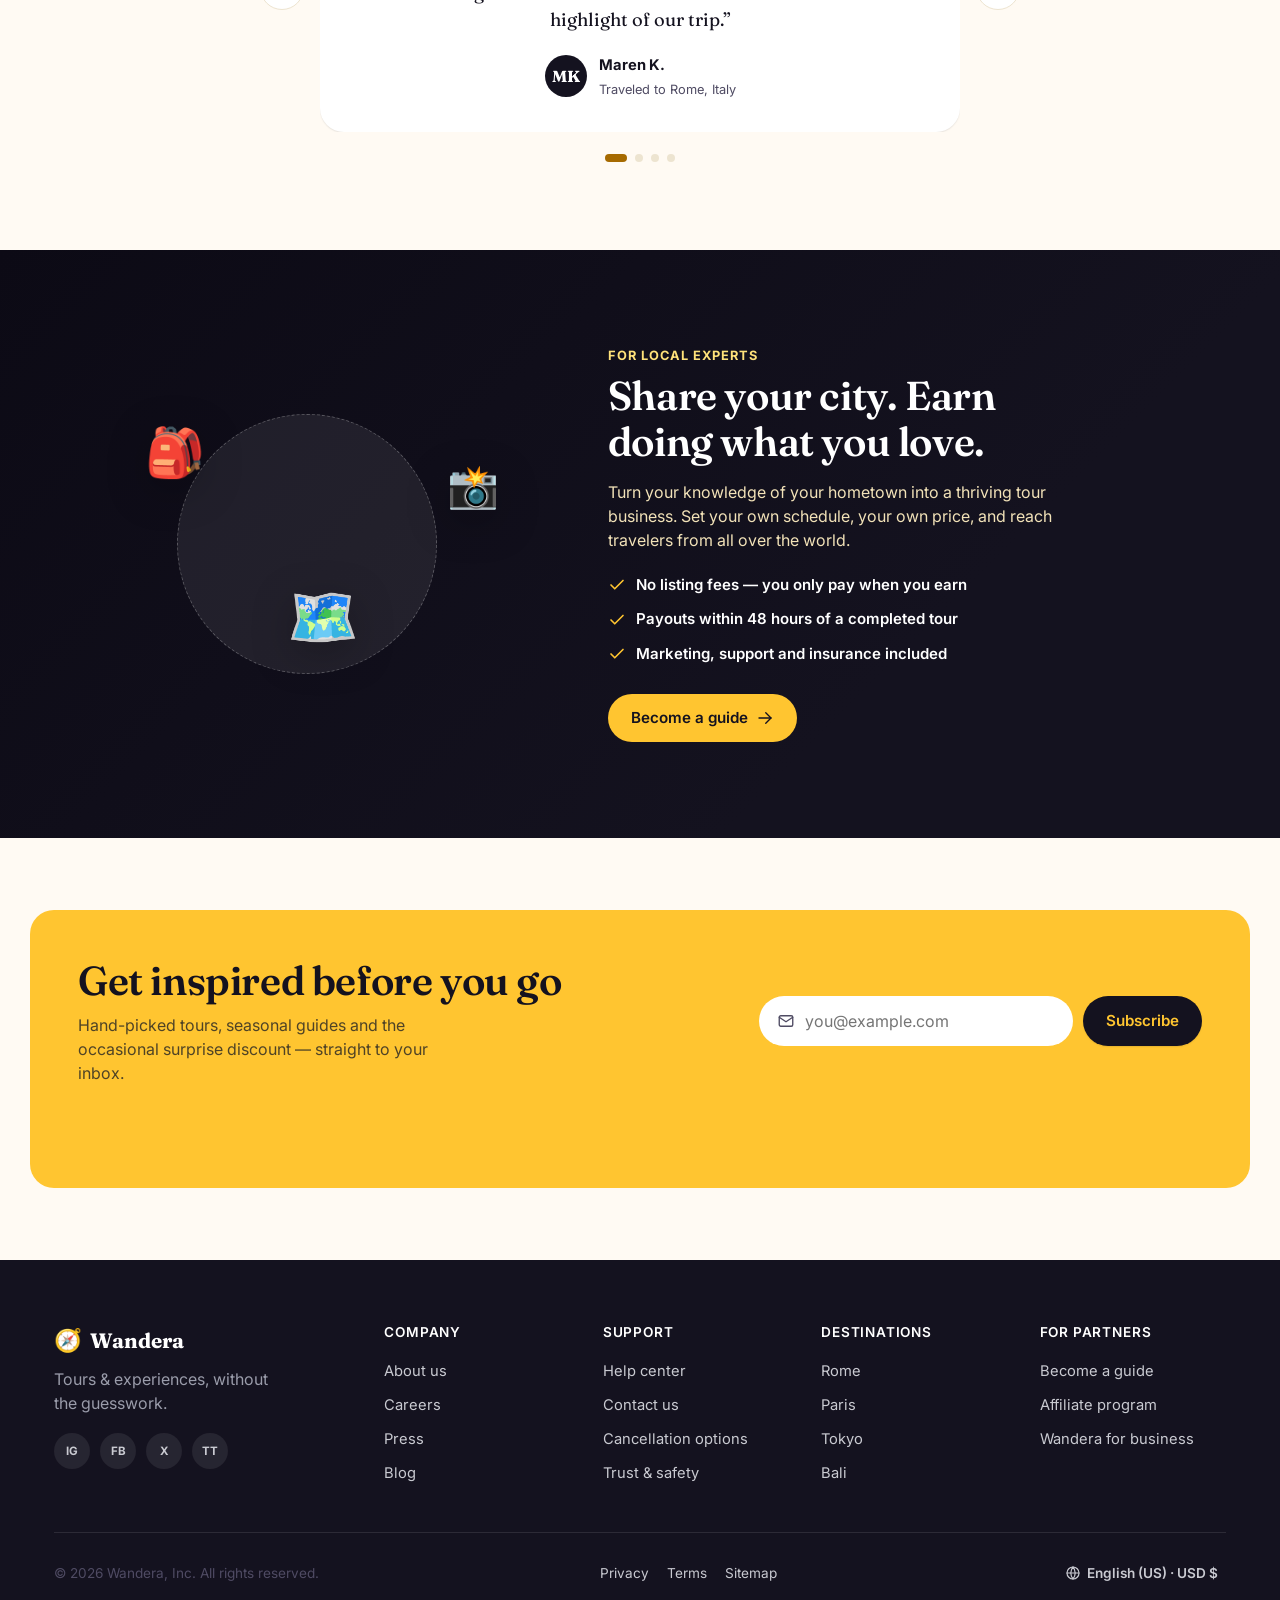
==== commit 4cc94663: "Drop purple accent for a black+yellow palette, add hero photo Replace all purple accent usage with a" ====
--- a/index.html
+++ b/index.html
@@ -96,11 +96,8 @@
 
   <!-- ================= HERO ================= -->
   <section class="hero" id="top">
-    <div class="hero__bg" aria-hidden="true">
-      <span class="hero__blob hero__blob--1"></span>
-      <span class="hero__blob hero__blob--2"></span>
-      <span class="hero__blob hero__blob--3"></span>
-    </div>
+    <div class="hero__bg" aria-hidden="true"></div>
+    <div class="hero__scrim" aria-hidden="true"></div>
     <div class="container hero__inner">
       <p class="eyebrow reveal">10,000+ tours &middot; 120 countries</p>
       <h1 class="hero__title reveal">Every trip has a story.<br><em>Find yours.</em></h1>
--- a/css/styles.css
+++ b/css/styles.css
@@ -3,20 +3,19 @@
    ============================================================= */
 
 :root {
-  /* Brand palette: coral (CTA/energy) + deep teal (trust) + editorial ink/cream */
-  --color-coral: #ff5a36;
-  --color-coral-dark: #e2431f;
-  --color-coral-light: #ffe4da;
-  --color-teal: #0f6e5c;
-  --color-teal-dark: #0a4f42;
-  --color-teal-light: #e3f3ef;
-  --color-ink: #171923;
-  --color-ink-soft: #4a4d59;
+  /* Brand palette: street-art yellow + ink black on editorial cream */
+  --color-yellow: #ffc530;
+  --color-yellow-dark: #e8a800;
+  --color-yellow-light: #fff0bf;
+  --color-amber: #a66a00;
+  --color-amber-dark: #7a4f00;
+  --color-ink: #14121f;
+  --color-ink-soft: #4f4b63;
   --color-cream: #fffaf3;
-  --color-cream-deep: #fbf1e3;
+  --color-cream-deep: #fbf1dc;
   --color-white: #ffffff;
-  --color-border: #ece5d8;
-  --color-star: #ffb400;
+  --color-border: #ede4d0;
+  --color-star: #ffc530;
 
   --font-display: "Fraunces", Georgia, "Times New Roman", serif;
   --font-body: "Inter", -apple-system, BlinkMacSystemFont, "Segoe UI", sans-serif;
@@ -80,7 +79,7 @@
 .skip-link:focus { top: 12px; }
 
 :focus-visible {
-  outline: 2px solid var(--color-coral);
+  outline: 2px solid var(--color-yellow);
   outline-offset: 2px;
 }
 
@@ -94,10 +93,10 @@
   font-weight: 700;
   letter-spacing: 0.08em;
   text-transform: uppercase;
-  color: var(--color-teal);
+  color: var(--color-amber);
   margin-bottom: 8px;
 }
-.eyebrow--light { color: #ffd7c9; }
+.eyebrow--light { color: #ffe27a; }
 
 /* ---------------- Buttons ---------------- */
 .btn {
@@ -113,12 +112,12 @@
   transition: transform 0.15s var(--ease), box-shadow 0.15s var(--ease), background 0.15s var(--ease), color 0.15s var(--ease);
   white-space: nowrap;
 }
-.btn--primary { background: var(--color-coral); color: #fff; box-shadow: var(--shadow-sm); }
-.btn--primary:hover { background: var(--color-coral-dark); transform: translateY(-1px); box-shadow: var(--shadow-md); }
+.btn--primary { background: var(--color-ink); color: var(--color-yellow); box-shadow: var(--shadow-sm); }
+.btn--primary:hover { background: var(--color-yellow); color: var(--color-ink); transform: translateY(-1px); box-shadow: var(--shadow-md); }
 .btn--ghost { background: transparent; color: var(--color-ink); border-color: var(--color-border); }
 .btn--ghost:hover { background: var(--color-white); border-color: var(--color-ink); }
-.btn--light { background: #fff; color: var(--color-teal-dark); }
-.btn--light:hover { transform: translateY(-1px); box-shadow: var(--shadow-md); }
+.btn--light { background: var(--color-yellow); color: var(--color-ink); }
+.btn--light:hover { background: var(--color-yellow-dark); transform: translateY(-1px); box-shadow: var(--shadow-md); }
 .btn--block { width: 100%; }
 
 .icon-btn {
@@ -141,7 +140,7 @@
   align-items: center;
   gap: 6px;
   font-weight: 600;
-  color: var(--color-teal);
+  color: var(--color-amber);
   white-space: nowrap;
   transition: gap 0.15s var(--ease);
 }
@@ -179,7 +178,7 @@
 .main-nav a::after {
   content: "";
   position: absolute; left: 0; right: 0; bottom: 0;
-  height: 2px; background: var(--color-coral);
+  height: 2px; background: var(--color-yellow-dark);
   transform: scaleX(0); transform-origin: left;
   transition: transform 0.2s var(--ease);
 }
@@ -221,32 +220,45 @@
 .hero {
   position: relative;
   overflow: hidden;
-  padding: 64px 0 56px;
-}
-.hero__bg { position: absolute; inset: 0; z-index: -1; background: linear-gradient(180deg, #fff6ec 0%, var(--color-cream) 60%); }
-.hero__blob {
-  position: absolute;
-  border-radius: 50%;
-  filter: blur(60px);
-  opacity: 0.55;
-}
-.hero__blob--1 { width: 420px; height: 420px; background: var(--color-coral-light); top: -160px; right: -100px; }
-.hero__blob--2 { width: 320px; height: 320px; background: var(--color-teal-light); bottom: -120px; left: -80px; }
-.hero__blob--3 { width: 240px; height: 240px; background: #fde6c8; top: 40%; right: 20%; opacity: 0.4; }
+  padding: 108px 0 64px;
+  min-height: 640px;
+  display: flex;
+  align-items: center;
+}
+.hero__bg {
+  position: absolute; inset: 0; z-index: -2;
+  background-image: url("../assets/hero-banner.png");
+  background-size: cover;
+  background-position: center 78%;
+  background-repeat: no-repeat;
+}
+.hero__scrim {
+  position: absolute; inset: 0; z-index: -1;
+  background: linear-gradient(180deg, rgba(20, 18, 31, 0.32) 0%, rgba(20, 18, 31, 0.22) 38%, rgba(20, 18, 31, 0.62) 78%, rgba(20, 18, 31, 0.8) 100%);
+}
 
 .hero__inner { text-align: center; max-width: 880px; }
 .hero__title {
   font-size: clamp(2.4rem, 1.8rem + 3vw, 4.2rem);
   line-height: 1.06;
   margin-bottom: 18px;
-}
-.hero__title em { font-style: italic; color: var(--color-coral); }
+  color: #fff;
+  text-shadow: 0 4px 24px rgba(12, 10, 20, 0.45);
+}
+.hero__title em { font-style: italic; color: var(--color-yellow); }
 .hero__subtitle {
   font-size: clamp(1rem, 0.95rem + 0.3vw, 1.2rem);
   max-width: 620px;
   margin-inline: auto;
   margin-bottom: 36px;
-}
+  color: #f5f0e6;
+  text-shadow: 0 2px 14px rgba(12, 10, 20, 0.4);
+}
+.hero .eyebrow { color: #ffe27a; text-shadow: 0 2px 10px rgba(12, 10, 20, 0.4); }
+.hero .search-bar__hint { color: #fff3d6; text-shadow: 0 1px 8px rgba(12, 10, 20, 0.4); }
+.hero .trust-chips li { color: #f5f0e6; }
+.hero .trust-chips svg { color: var(--color-yellow); }
+.hero .trust-chips li:first-child svg { color: var(--color-yellow); }
 
 .search-bar {
   display: flex;
@@ -272,7 +284,7 @@
 }
 .search-bar__field--compact { flex: 1; }
 .search-bar__field:hover, .search-bar__field:focus-within { background: var(--color-cream-deep); }
-.search-bar__icon { color: var(--color-teal); flex-shrink: 0; }
+.search-bar__icon { color: var(--color-amber); flex-shrink: 0; }
 .search-bar__text { display: flex; flex-direction: column; min-width: 0; flex: 1; }
 .search-bar__text label { font-size: 0.72rem; font-weight: 700; color: var(--color-ink-soft); }
 .search-bar__text input, .search-bar__text select {
@@ -283,7 +295,7 @@
 .search-bar__text input:focus, .search-bar__text select:focus { outline: none; }
 .search-bar__divider { width: 1px; background: var(--color-border); margin-block: 6px; }
 .search-bar__submit { flex-shrink: 0; }
-.search-bar__hint { margin-top: 14px; font-weight: 600; color: var(--color-teal-dark); min-height: 1.2em; }
+.search-bar__hint { margin-top: 14px; font-weight: 600; color: var(--color-amber-dark); min-height: 1.2em; }
 
 .trust-chips {
   display: flex;
@@ -293,7 +305,7 @@
   margin-top: 28px;
 }
 .trust-chips li { display: flex; align-items: center; gap: 7px; font-size: 0.88rem; font-weight: 600; color: var(--color-ink-soft); }
-.trust-chips svg { color: var(--color-coral); }
+.trust-chips svg { color: var(--color-amber); }
 .trust-chips li:first-child svg { color: var(--color-star); }
 
 @media (max-width: 720px) {
@@ -312,7 +324,7 @@
   text-align: center;
 }
 .stat { display: flex; flex-direction: column; gap: 4px; }
-.stat__num { font-family: var(--font-display); font-size: clamp(1.6rem, 1.3rem + 1vw, 2.3rem); font-weight: 700; color: #ffcab8; }
+.stat__num { font-family: var(--font-display); font-size: clamp(1.6rem, 1.3rem + 1vw, 2.3rem); font-weight: 700; color: var(--color-yellow); }
 .stat__label { font-size: 0.85rem; color: #c9cad1; }
 @media (max-width: 700px) { .stats-strip__inner { grid-template-columns: repeat(2, 1fr); gap: 28px 16px; } }
 
@@ -379,8 +391,8 @@
   font-size: 0.92rem;
   transition: all 0.15s var(--ease);
 }
-.category-pill:hover { border-color: var(--color-teal); }
-.category-pill.is-active { background: var(--color-teal); border-color: var(--color-teal); color: #fff; }
+.category-pill:hover { border-color: var(--color-yellow-dark); }
+.category-pill.is-active { background: var(--color-yellow); border-color: var(--color-yellow); color: var(--color-ink); }
 .category-pill__emoji { font-size: 1.1rem; }
 
 /* ---------------- Tour grid / cards ---------------- */
@@ -415,7 +427,7 @@
   font-size: 0.72rem; font-weight: 700;
   padding: 5px 10px; border-radius: var(--radius-pill);
 }
-.tour-card__badge--coral { background: var(--color-coral); color: #fff; }
+.tour-card__badge--accent { background: var(--color-yellow); color: var(--color-ink); }
 .tour-card__wishlist {
   position: absolute; top: 10px; right: 10px;
   width: 34px; height: 34px;
@@ -426,11 +438,11 @@
   transition: transform 0.15s var(--ease), color 0.15s var(--ease);
 }
 .tour-card__wishlist:hover { transform: scale(1.08); }
-.tour-card__wishlist.is-active { color: var(--color-coral); }
+.tour-card__wishlist.is-active { color: var(--color-amber); }
 .tour-card__wishlist.is-active svg { fill: currentColor; }
 
 .tour-card__body { padding: 16px 18px 20px; display: flex; flex-direction: column; gap: 8px; flex: 1; }
-.tour-card__location { display: flex; align-items: center; gap: 5px; font-size: 0.78rem; font-weight: 700; color: var(--color-teal); text-transform: uppercase; letter-spacing: 0.03em; }
+.tour-card__location { display: flex; align-items: center; gap: 5px; font-size: 0.78rem; font-weight: 700; color: var(--color-amber); text-transform: uppercase; letter-spacing: 0.03em; }
 .tour-card__title { font-family: var(--font-display); font-size: 1.08rem; font-weight: 600; line-height: 1.3; }
 .tour-card__meta { display: flex; align-items: center; gap: 14px; font-size: 0.82rem; color: var(--color-ink-soft); }
 .tour-card__meta span { display: inline-flex; align-items: center; gap: 4px; }
@@ -445,8 +457,8 @@
 @media (max-width: 560px) { .tour-grid { grid-template-columns: 1fr; } }
 
 /* ---------------- How it works ---------------- */
-.how-it-works { padding: 96px 0; background: var(--color-teal-dark); color: #fff; }
-.how-it-works .eyebrow { color: #9fe0cf; }
+.how-it-works { padding: 96px 0; background: var(--color-ink); color: #fff; }
+.how-it-works .eyebrow { color: #ffe27a; }
 .how-it-works h2 { color: #fff; }
 .steps { display: grid; grid-template-columns: repeat(3, 1fr); gap: 28px; margin-top: 12px; }
 .step {
@@ -455,9 +467,9 @@
   border-radius: var(--radius-lg);
   padding: 32px 28px;
 }
-.step__num { font-family: var(--font-display); font-size: 1rem; font-weight: 700; color: #ffb199; }
+.step__num { font-family: var(--font-display); font-size: 1rem; font-weight: 700; color: var(--color-yellow); }
 .step h3 { color: #fff; margin: 10px 0 8px; }
-.step p { color: #cfe4de; }
+.step p { color: #c7c2da; }
 
 @media (max-width: 860px) { .steps { grid-template-columns: 1fr; } }
 
@@ -472,8 +484,8 @@
 .feature-card__icon {
   width: 46px; height: 46px;
   border-radius: 50%;
-  background: var(--color-coral-light);
-  color: var(--color-coral-dark);
+  background: var(--color-yellow-light);
+  color: var(--color-ink);
   display: flex; align-items: center; justify-content: center;
   margin-bottom: 16px;
 }
@@ -499,14 +511,14 @@
   text-align: center;
 }
 .testimonial-slide.is-active { opacity: 1; transform: none; pointer-events: auto; position: relative; }
-.testimonial-slide__quote-icon { color: var(--color-coral-light); margin-bottom: 8px; }
+.testimonial-slide__quote-icon { color: var(--color-yellow-light); margin-bottom: 8px; }
 .testimonial-slide blockquote { font-family: var(--font-display); font-size: 1.15rem; line-height: 1.5; color: var(--color-ink); margin-bottom: 18px; }
 .testimonial-slide__person { display: flex; align-items: center; justify-content: center; gap: 12px; }
 .testimonial-avatar {
   width: 42px; height: 42px; border-radius: 50%;
   display: flex; align-items: center; justify-content: center;
   font-weight: 700; color: #fff; font-family: var(--font-display);
-  background: var(--avatar-bg, var(--color-teal));
+  background: var(--avatar-bg, var(--color-ink));
 }
 .testimonial-slide__meta { text-align: left; }
 .testimonial-slide__name { font-weight: 700; font-size: 0.92rem; }
@@ -520,7 +532,7 @@
   flex-shrink: 0;
   transition: background 0.15s var(--ease), color 0.15s var(--ease);
 }
-.carousel-btn:hover { background: var(--color-teal); color: #fff; border-color: var(--color-teal); }
+.carousel-btn:hover { background: var(--color-ink); color: var(--color-yellow); border-color: var(--color-ink); }
 
 .carousel-dots { display: flex; justify-content: center; gap: 8px; margin-top: 22px; }
 .carousel-dots button {
@@ -528,7 +540,7 @@
   background: var(--color-border); border: none; padding: 0;
   transition: background 0.2s var(--ease), width 0.2s var(--ease);
 }
-.carousel-dots button.is-active { background: var(--color-coral); width: 22px; border-radius: var(--radius-pill); }
+.carousel-dots button.is-active { background: var(--color-amber); width: 22px; border-radius: var(--radius-pill); }
 
 @media (max-width: 640px) {
   .testimonial-carousel { gap: 8px; }
@@ -538,7 +550,7 @@
 
 /* ---------------- Become a guide ---------------- */
 .become-guide {
-  background: linear-gradient(135deg, var(--color-teal-dark), var(--color-teal) 70%);
+  background: linear-gradient(135deg, #0c0a15, var(--color-ink) 70%);
   color: #fff;
   padding: 96px 0;
   position: relative;
@@ -556,10 +568,10 @@
 .become-guide__emoji--3 { top: 22%; right: 12%; font-size: 2.6rem; }
 
 .become-guide__copy h2 { color: #fff; margin-bottom: 14px; max-width: 480px; }
-.become-guide__lead { color: #dcefe9; max-width: 480px; margin-bottom: 22px; }
+.become-guide__lead { color: #f2e2b8; max-width: 480px; margin-bottom: 22px; }
 .become-guide__list { display: flex; flex-direction: column; gap: 12px; margin-bottom: 28px; }
 .become-guide__list li { display: flex; align-items: center; gap: 10px; font-weight: 600; font-size: 0.94rem; }
-.become-guide__list svg { color: #9fe0cf; flex-shrink: 0; }
+.become-guide__list svg { color: var(--color-yellow); flex-shrink: 0; }
 
 @media (max-width: 860px) {
   .become-guide__inner { grid-template-columns: 1fr; text-align: center; }
@@ -571,7 +583,7 @@
 /* ---------------- Newsletter ---------------- */
 .newsletter { padding: 72px 0; }
 .newsletter__inner {
-  background: var(--color-coral);
+  background: var(--color-yellow);
   border-radius: var(--radius-lg);
   padding: 48px;
   display: flex;
@@ -579,11 +591,11 @@
   justify-content: space-between;
   gap: 32px;
   flex-wrap: wrap;
-  color: #fff;
+  color: var(--color-ink);
   position: relative;
 }
-.newsletter__copy h2 { color: #fff; margin-bottom: 8px; }
-.newsletter__copy p { color: #ffe3d8; max-width: 380px; }
+.newsletter__copy h2 { color: var(--color-ink); margin-bottom: 8px; }
+.newsletter__copy p { color: #4f4326; max-width: 380px; }
 .newsletter__form { display: flex; gap: 10px; flex-wrap: wrap; }
 .newsletter__field {
   display: flex; align-items: center; gap: 8px;
@@ -592,8 +604,7 @@
   color: var(--color-ink-soft);
 }
 .newsletter__field input { border: none; background: transparent; outline: none; width: 100%; color: var(--color-ink); }
-.newsletter .btn--primary { background: var(--color-ink); }
-.newsletter .btn--primary:hover { background: #000; }
+.newsletter .btn--primary:hover { background: var(--color-ink); color: var(--color-yellow); }
 .newsletter__status { width: 100%; font-weight: 600; margin-top: 4px; min-height: 1.2em; }
 
 @media (max-width: 720px) {
@@ -625,7 +636,7 @@
   font-size: 0.72rem; font-weight: 700;
   transition: background 0.15s var(--ease);
 }
-.social-links__item:hover { background: var(--color-coral); }
+.social-links__item:hover { background: var(--color-yellow); color: var(--color-ink); }
 
 .site-footer__bottom {
   display: flex; align-items: center; justify-content: space-between;
@@ -659,4 +670,6 @@
   .section { padding: 60px 0; }
   .how-it-works { padding: 64px 0; }
   .become-guide { padding: 64px 0; }
-}
+  .hero { min-height: auto; padding: 88px 0 48px; }
+  .hero__bg { background-position: center 85%; }
+}
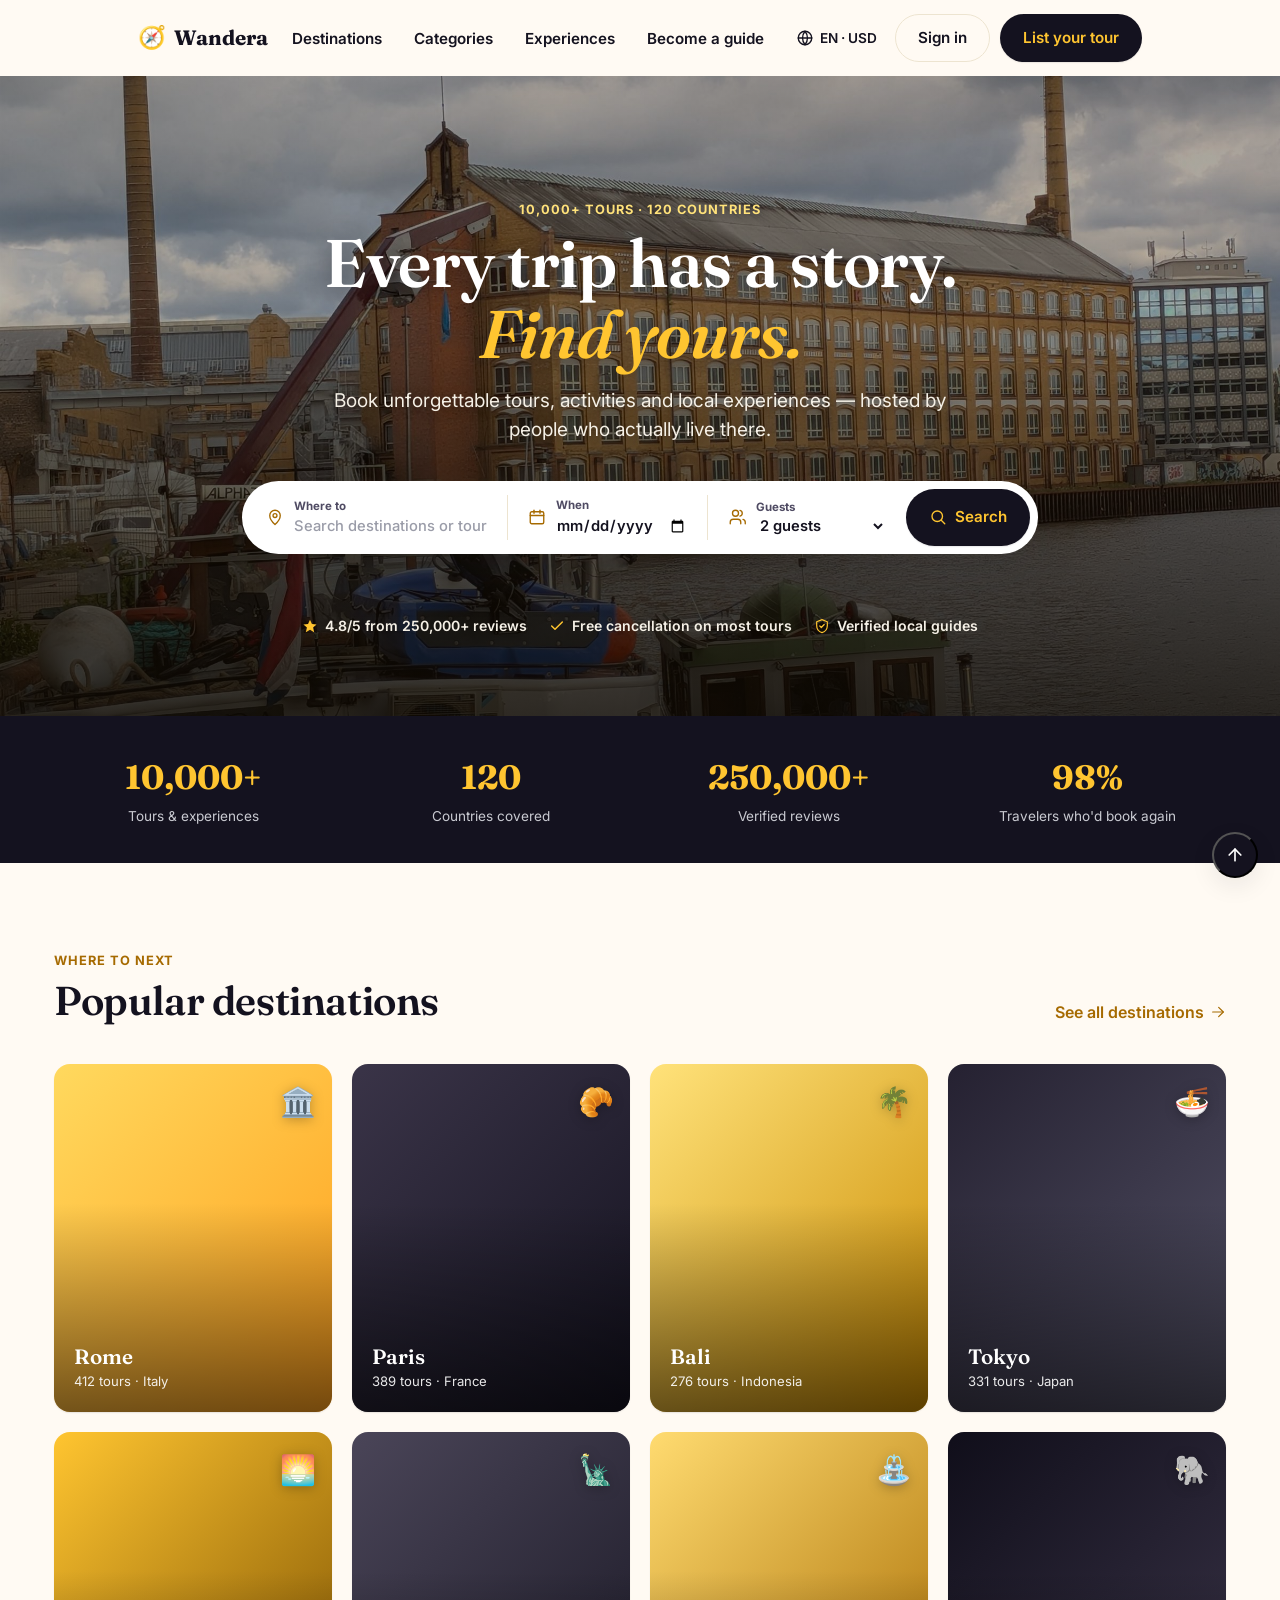
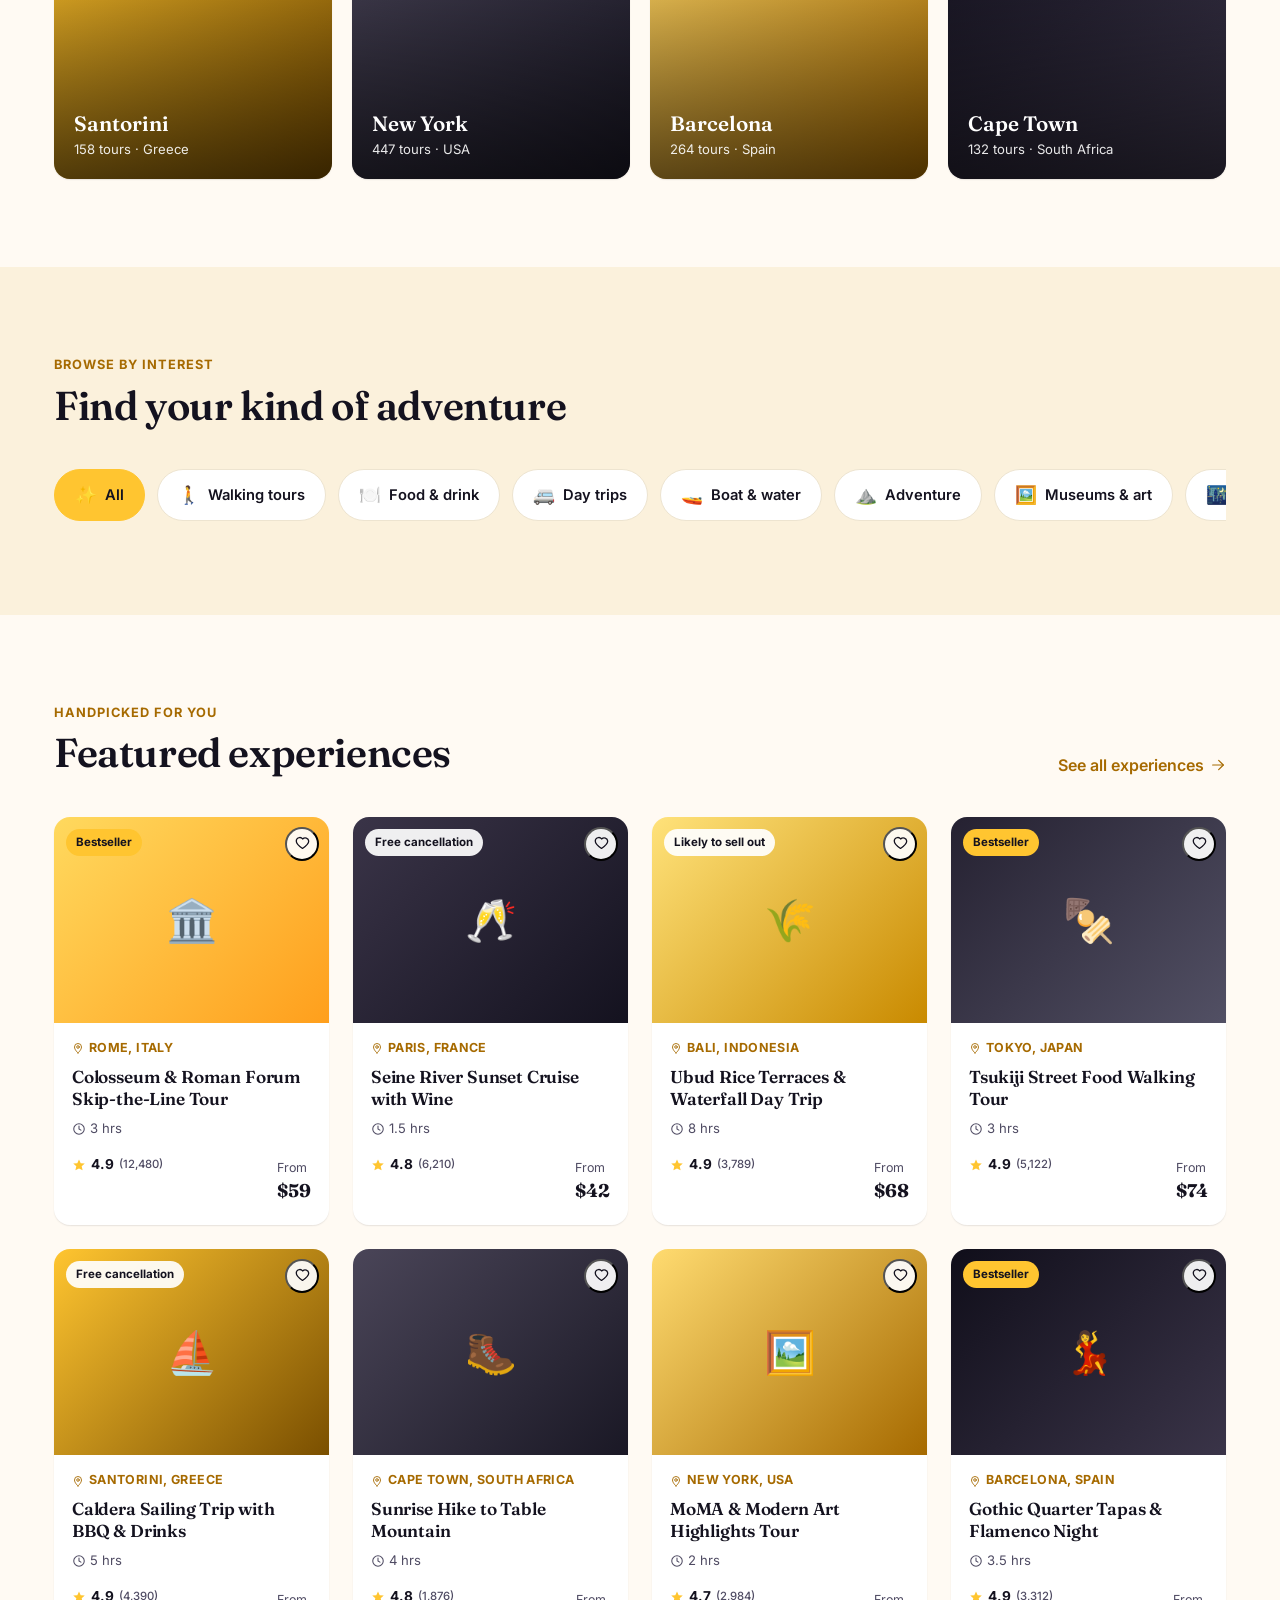
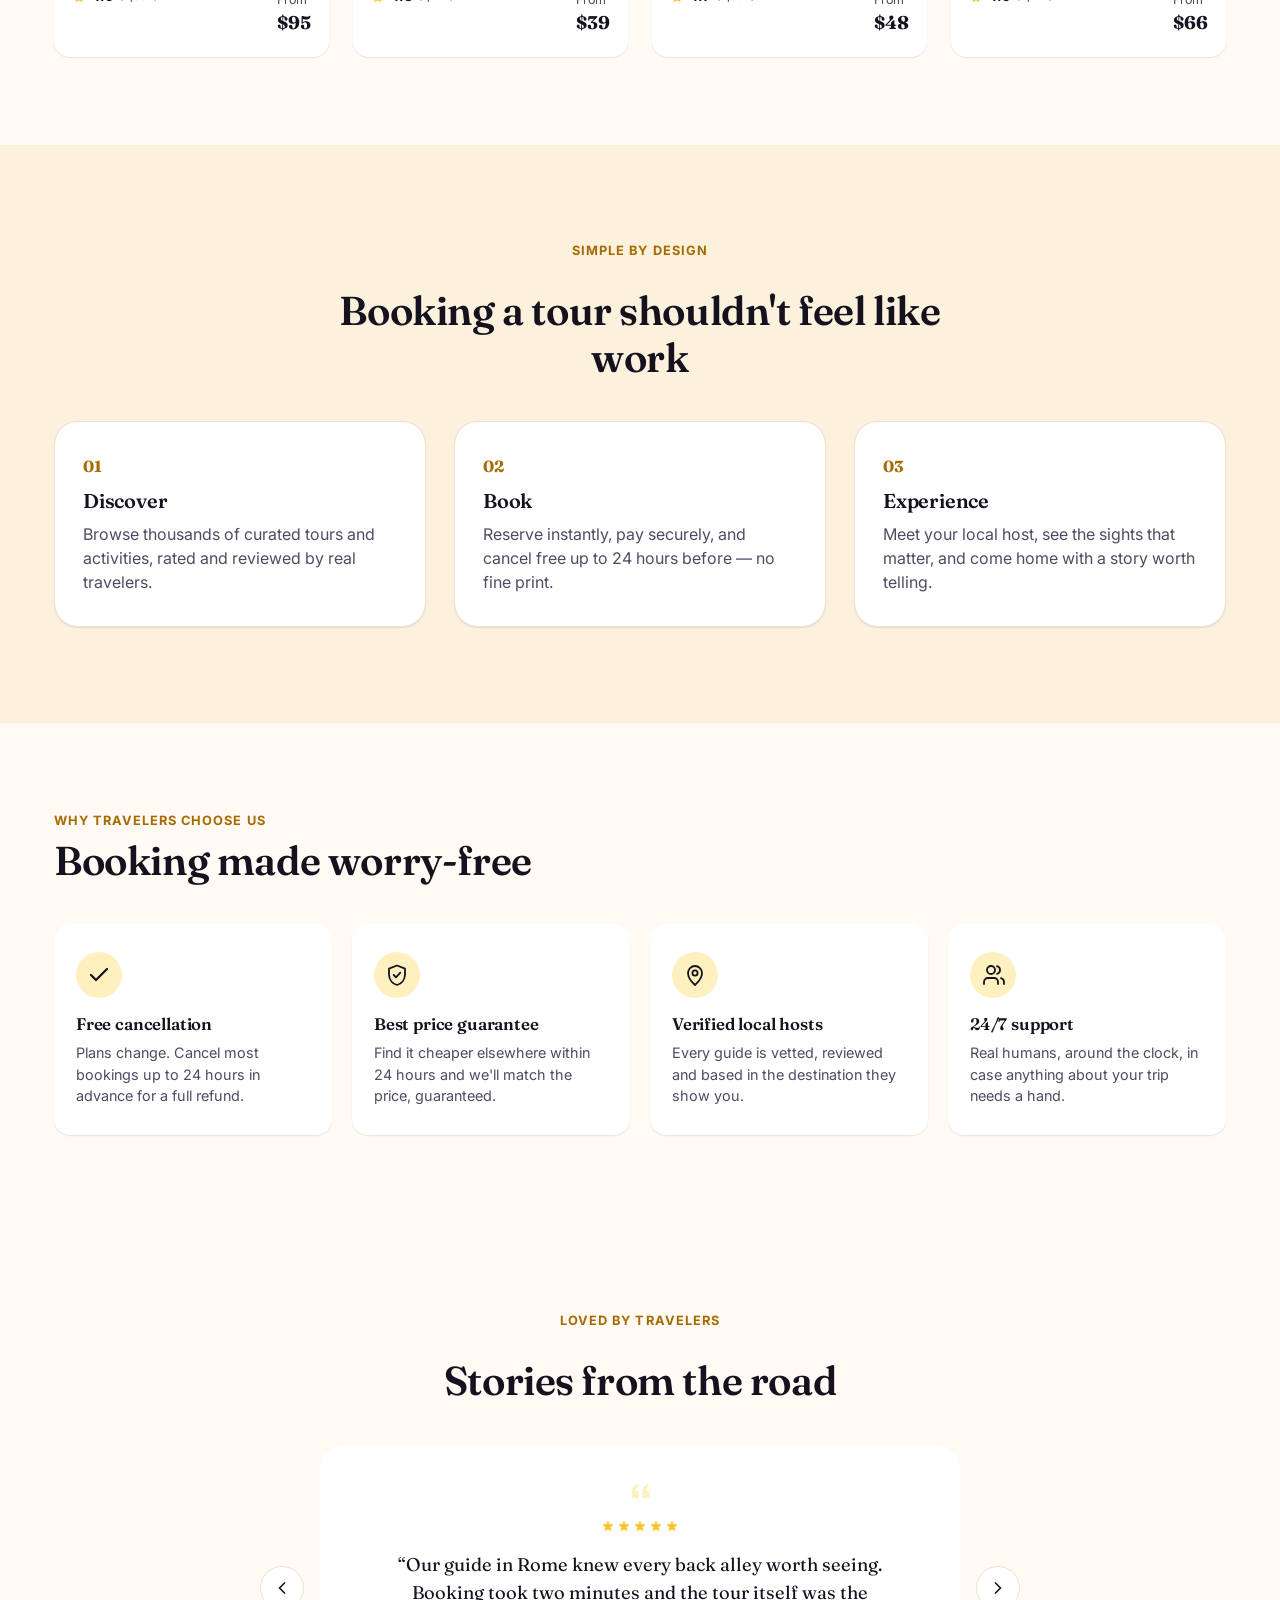
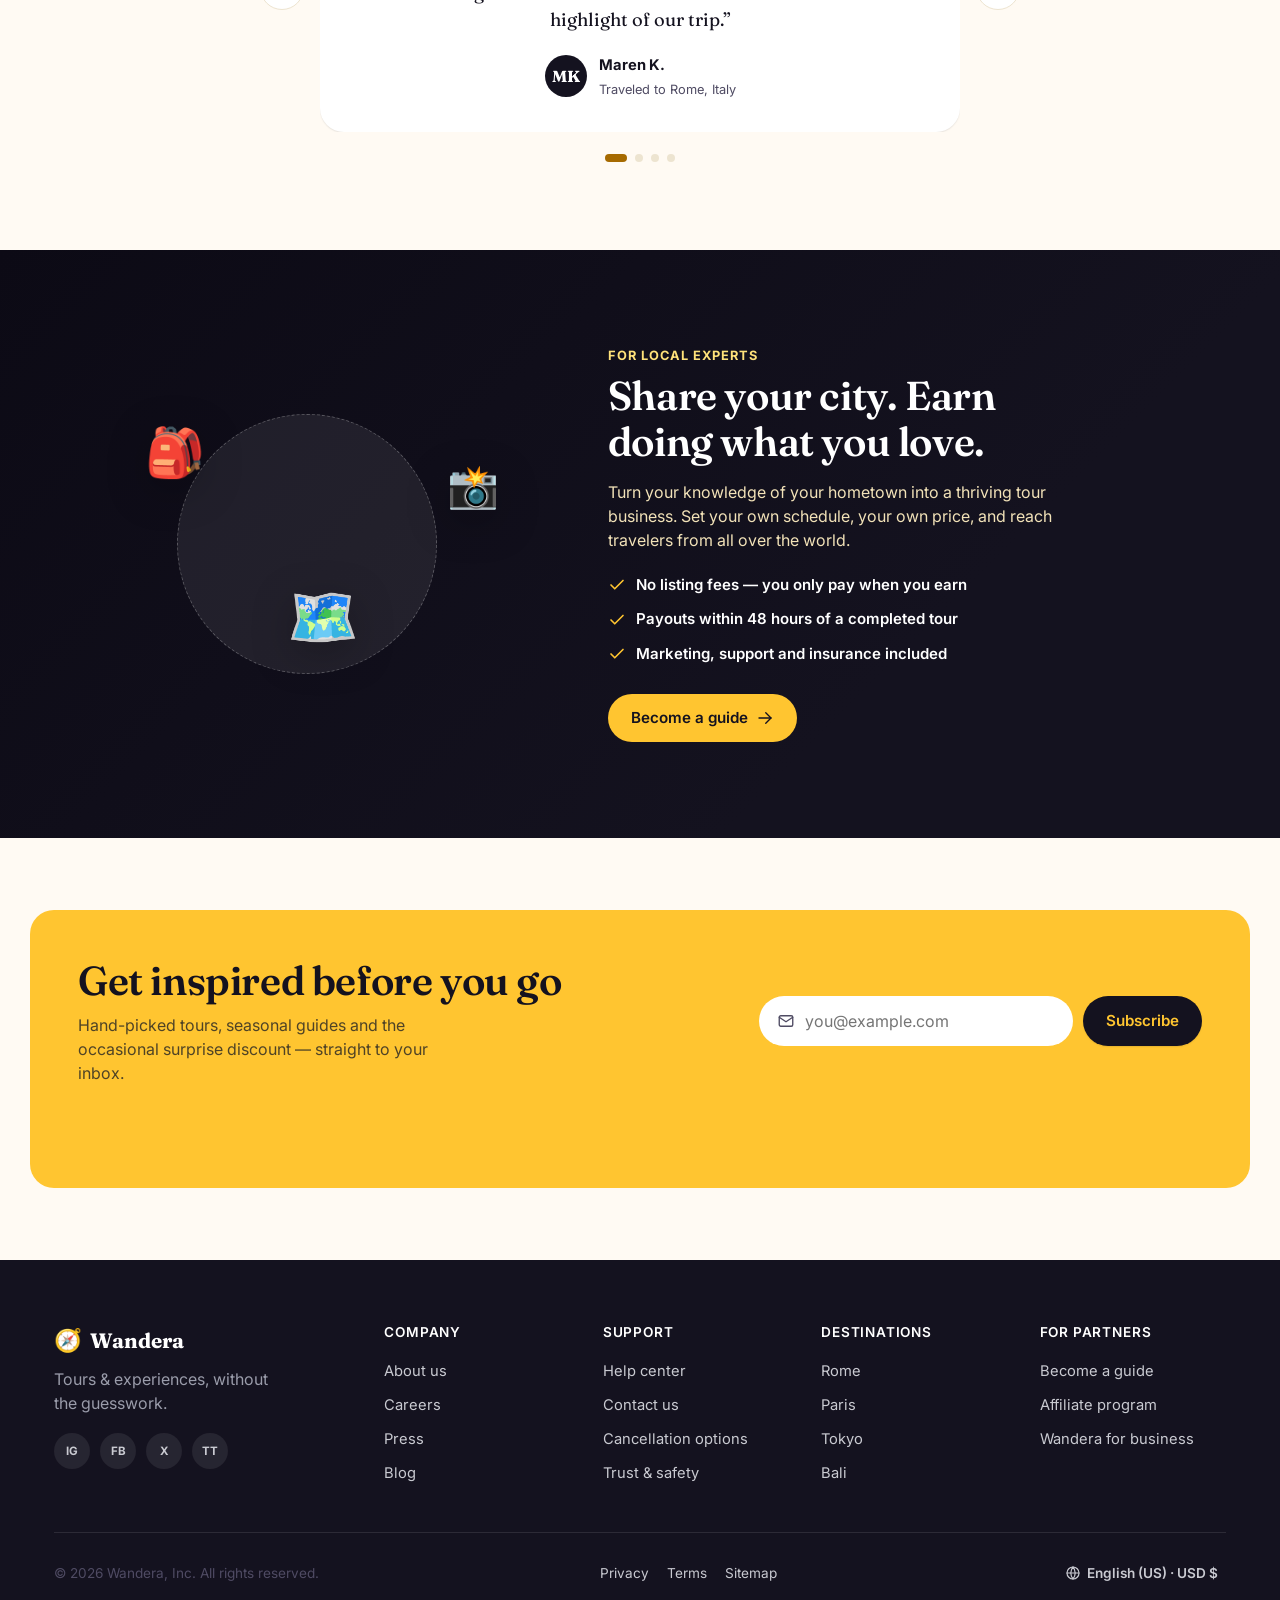
==== commit c30d5834: "Lighten the how-it-works section to cut down on black Four full-width black sections in one scroll f" ====
--- a/index.html
+++ b/index.html
@@ -239,7 +239,7 @@
   </section>
 
   <!-- ================= WHY US ================= -->
-  <section class="section section--tint" id="why-us">
+  <section class="section" id="why-us">
     <div class="container">
       <div class="section__head reveal">
         <div>
--- a/css/styles.css
+++ b/css/styles.css
@@ -227,14 +227,14 @@
 }
 .hero__bg {
   position: absolute; inset: 0; z-index: -2;
-  background-image: url("../assets/hero-banner.png");
+  background-image: url("../assets/hero-photo.jpg");
   background-size: cover;
-  background-position: center 78%;
+  background-position: center 42%;
   background-repeat: no-repeat;
 }
 .hero__scrim {
   position: absolute; inset: 0; z-index: -1;
-  background: linear-gradient(180deg, rgba(20, 18, 31, 0.32) 0%, rgba(20, 18, 31, 0.22) 38%, rgba(20, 18, 31, 0.62) 78%, rgba(20, 18, 31, 0.8) 100%);
+  background: linear-gradient(180deg, rgba(28, 18, 6, 0.4) 0%, rgba(28, 18, 6, 0.32) 35%, rgba(20, 13, 4, 0.62) 72%, rgba(15, 10, 3, 0.8) 100%);
 }
 
 .hero__inner { text-align: center; max-width: 880px; }
@@ -457,19 +457,17 @@
 @media (max-width: 560px) { .tour-grid { grid-template-columns: 1fr; } }
 
 /* ---------------- How it works ---------------- */
-.how-it-works { padding: 96px 0; background: var(--color-ink); color: #fff; }
-.how-it-works .eyebrow { color: #ffe27a; }
-.how-it-works h2 { color: #fff; }
+.how-it-works { padding: 96px 0; background: var(--color-cream-deep); }
 .steps { display: grid; grid-template-columns: repeat(3, 1fr); gap: 28px; margin-top: 12px; }
 .step {
-  background: rgba(255,255,255,0.06);
-  border: 1px solid rgba(255,255,255,0.12);
+  background: #fff;
+  border: 1px solid var(--color-border);
   border-radius: var(--radius-lg);
   padding: 32px 28px;
-}
-.step__num { font-family: var(--font-display); font-size: 1rem; font-weight: 700; color: var(--color-yellow); }
-.step h3 { color: #fff; margin: 10px 0 8px; }
-.step p { color: #c7c2da; }
+  box-shadow: var(--shadow-sm);
+}
+.step__num { font-family: var(--font-display); font-size: 1rem; font-weight: 700; color: var(--color-amber); }
+.step h3 { margin: 10px 0 8px; }
 
 @media (max-width: 860px) { .steps { grid-template-columns: 1fr; } }
 
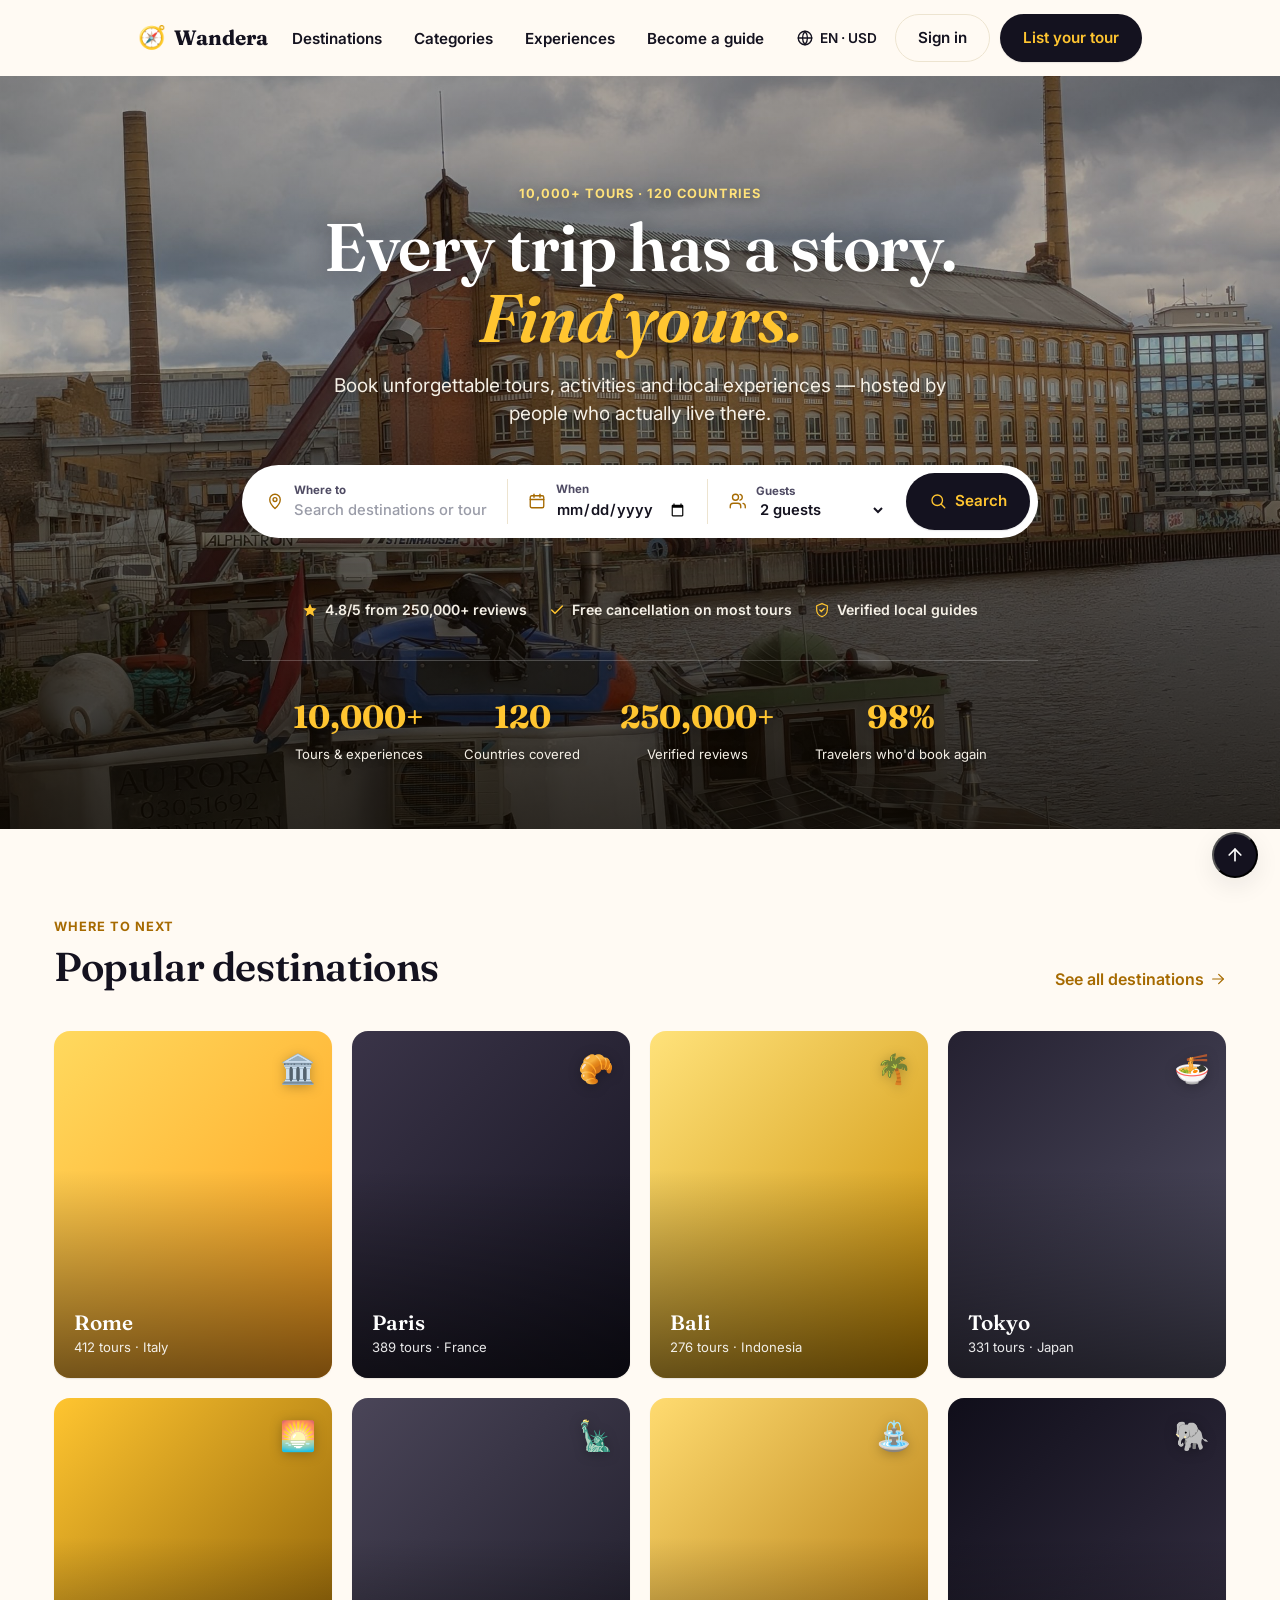
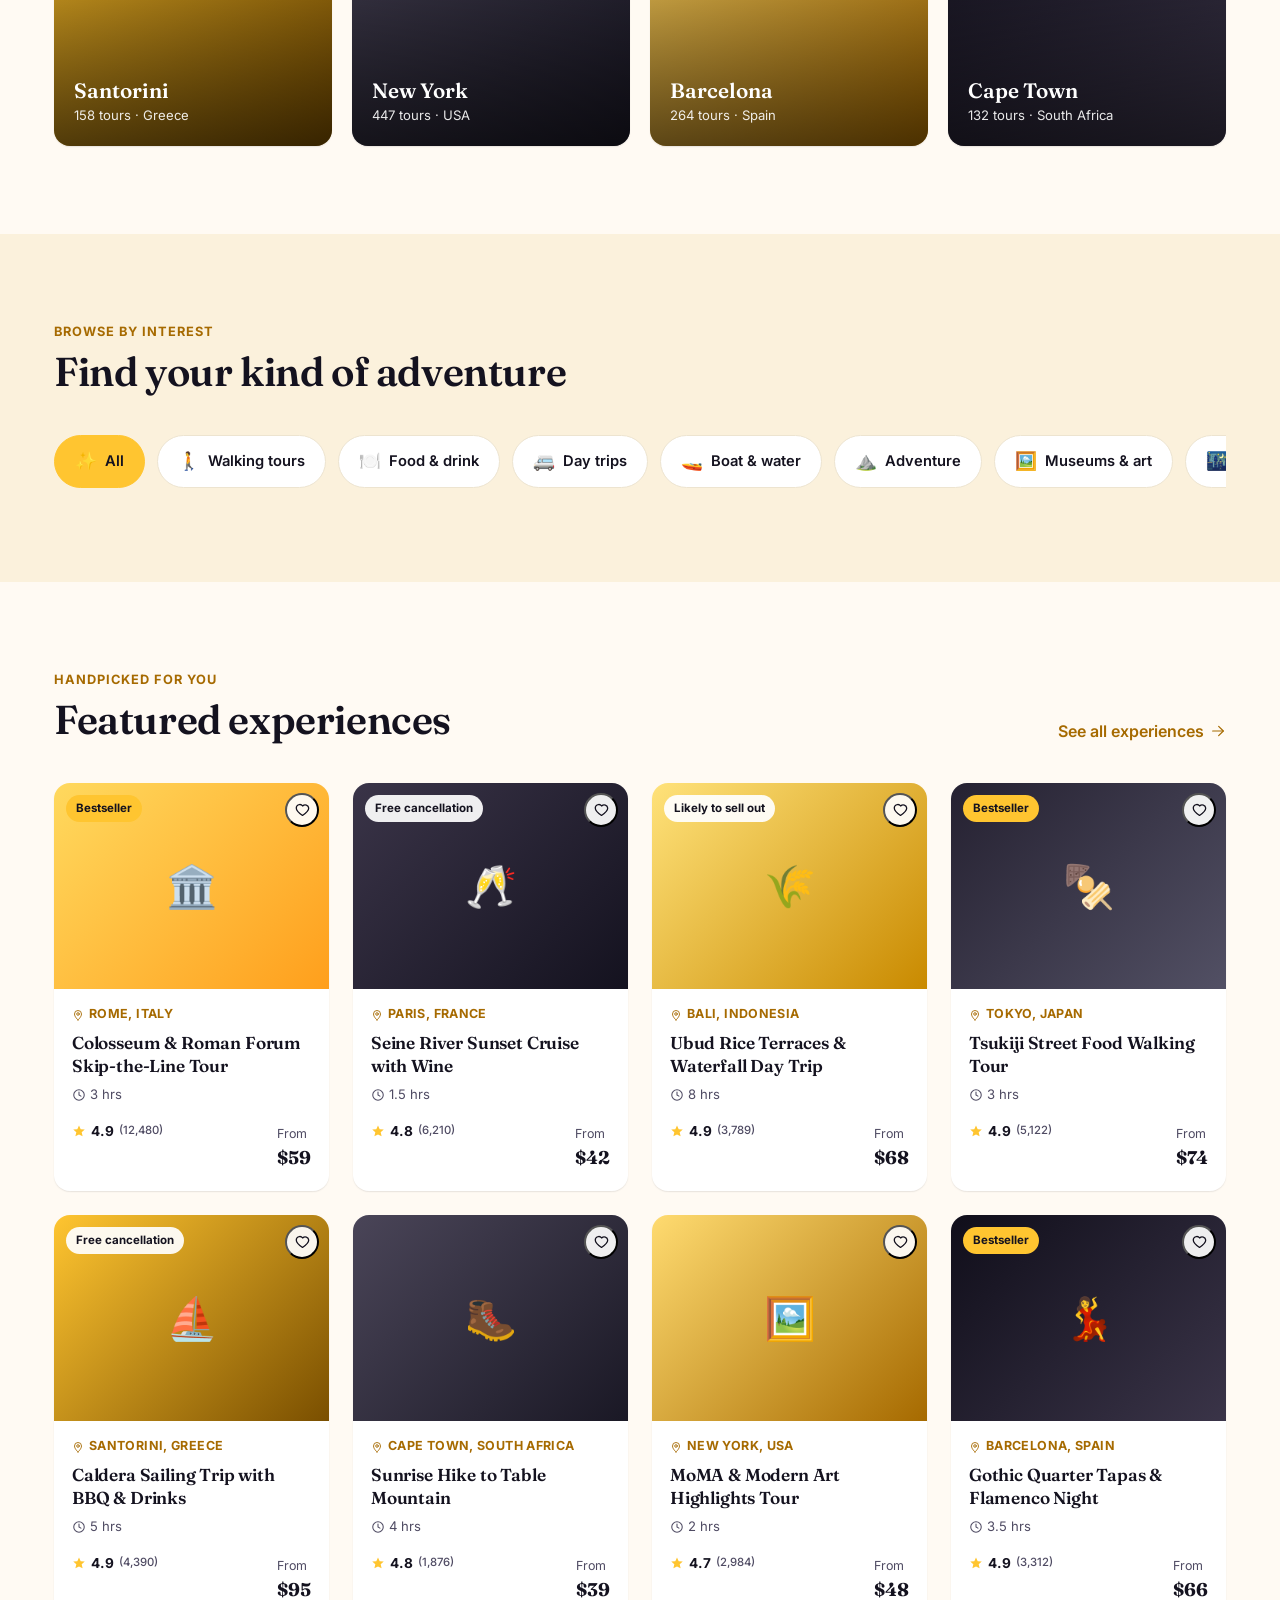
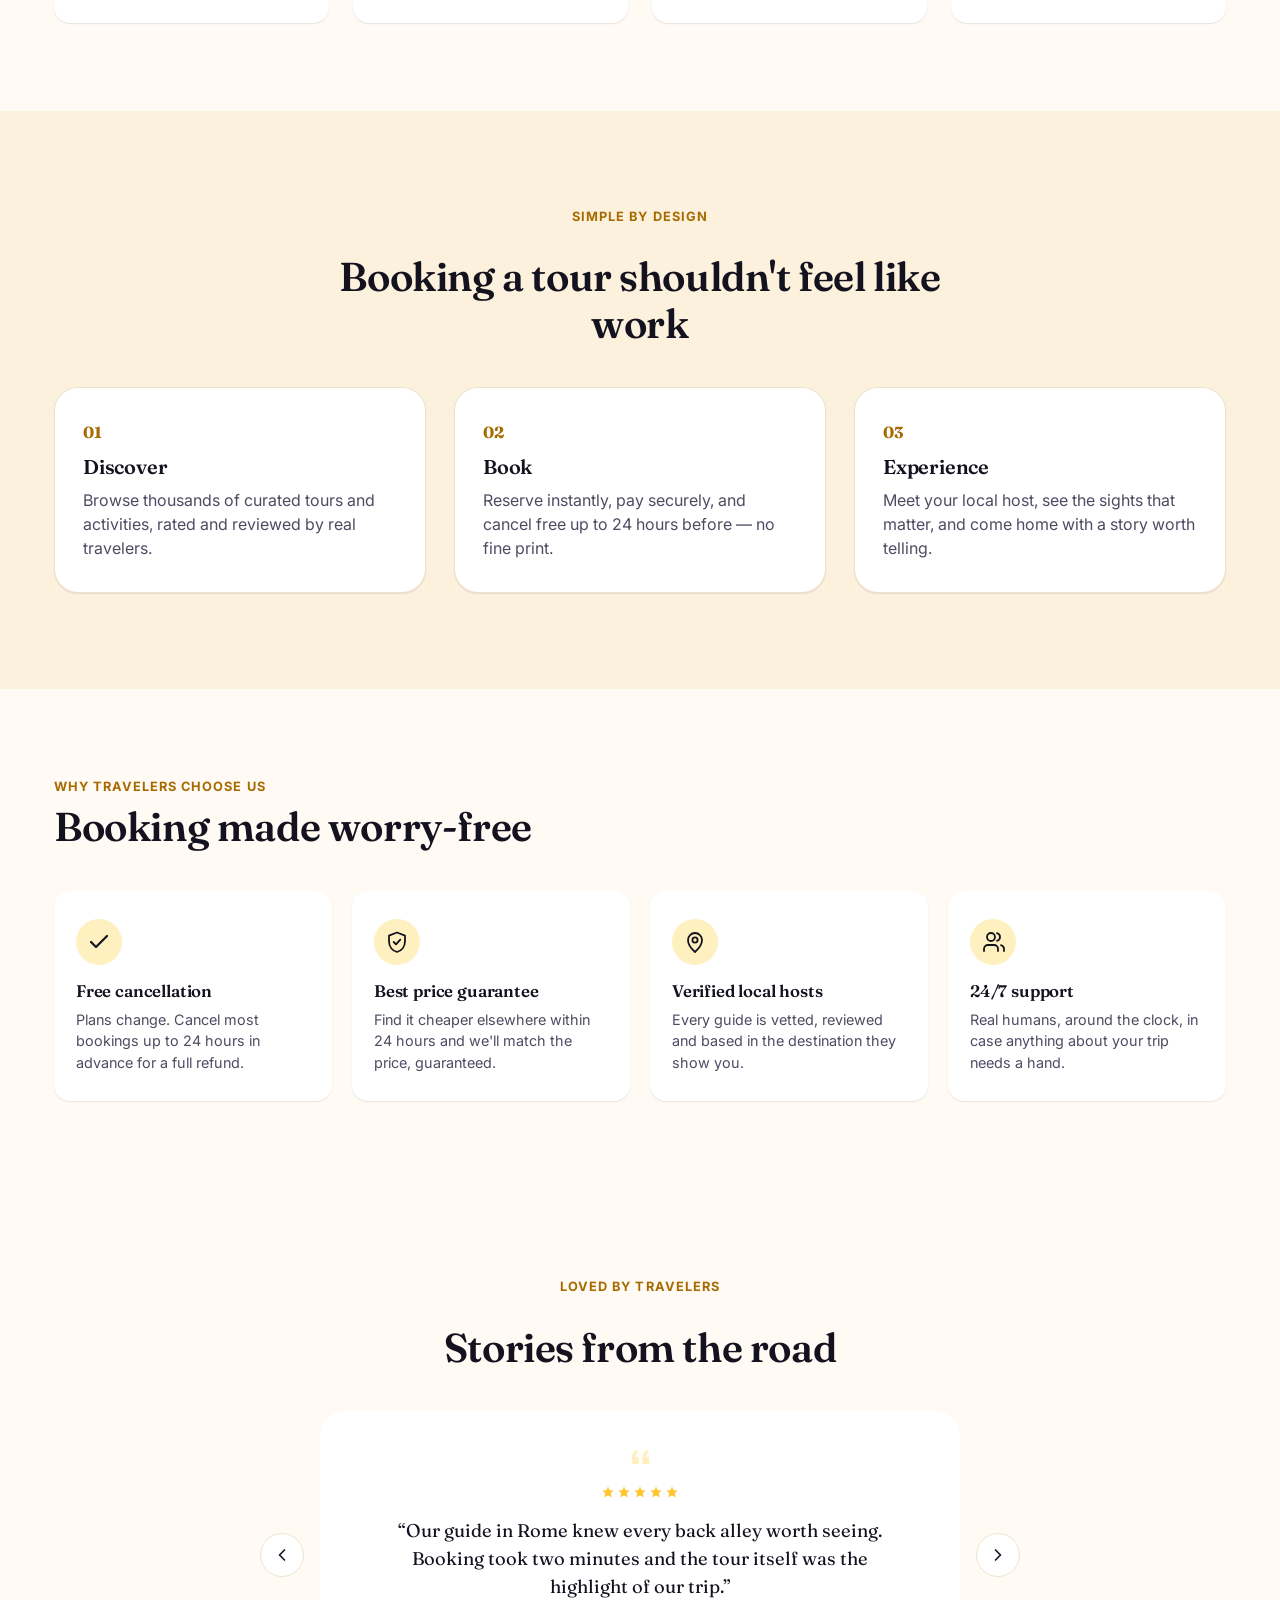
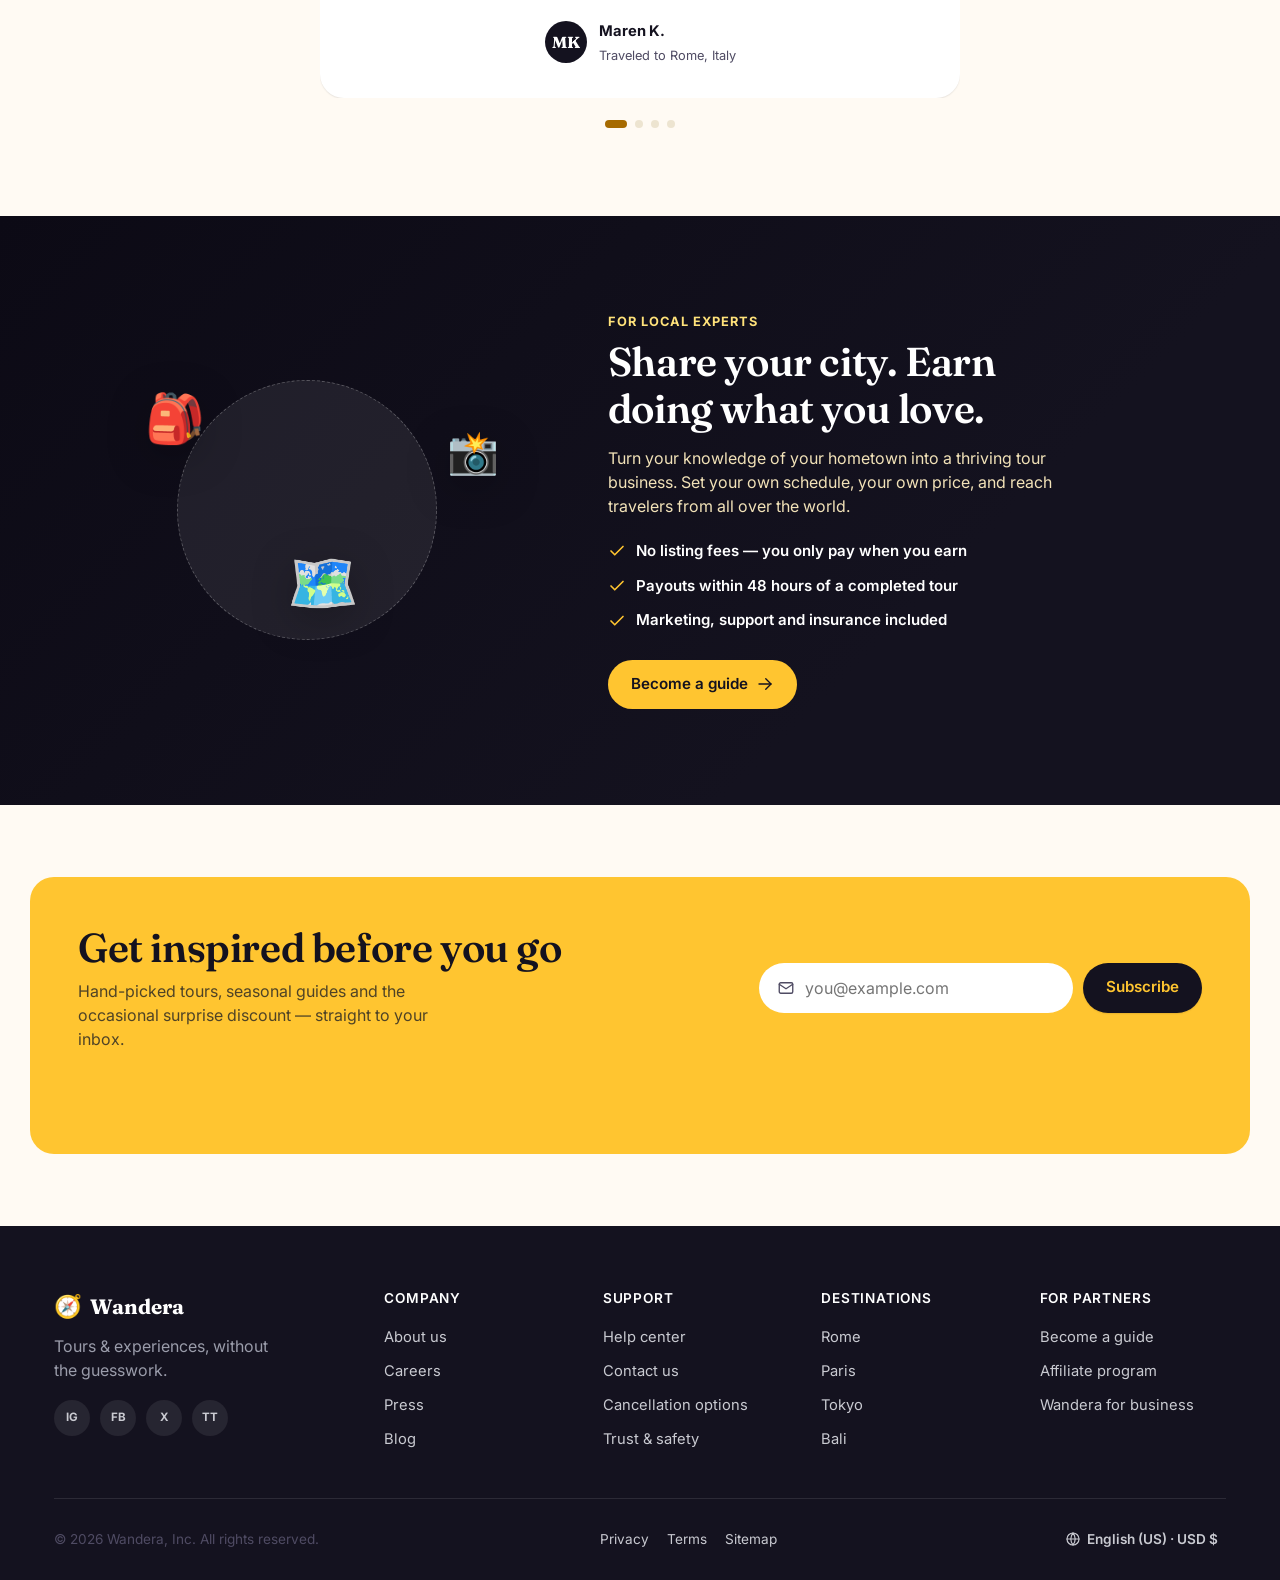
==== commit 7c615d94: "Move hero stats onto the photo, drop the black stats bar The stats strip was a fourth solid-black ba" ====
--- a/index.html
+++ b/index.html
@@ -144,27 +144,24 @@
         <li><svg width="16" height="16"><use href="#icon-check"/></svg> Free cancellation on most tours</li>
         <li><svg width="16" height="16"><use href="#icon-shield"/></svg> Verified local guides</li>
       </ul>
-    </div>
-  </section>
-
-  <!-- ================= STATS STRIP ================= -->
-  <section class="stats-strip" aria-label="Wandera in numbers">
-    <div class="container stats-strip__inner">
-      <div class="stat reveal">
-        <span class="stat__num" data-count="10000" data-suffix="+">0</span>
-        <span class="stat__label">Tours &amp; experiences</span>
-      </div>
-      <div class="stat reveal">
-        <span class="stat__num" data-count="120" data-suffix="">0</span>
-        <span class="stat__label">Countries covered</span>
-      </div>
-      <div class="stat reveal">
-        <span class="stat__num" data-count="250000" data-suffix="+">0</span>
-        <span class="stat__label">Verified reviews</span>
-      </div>
-      <div class="stat reveal">
-        <span class="stat__num" data-count="98" data-suffix="%">0</span>
-        <span class="stat__label">Travelers who'd book again</span>
+
+      <div class="hero-stats reveal" aria-label="Wandera in numbers">
+        <div class="stat">
+          <span class="stat__num" data-count="10000" data-suffix="+">0</span>
+          <span class="stat__label">Tours &amp; experiences</span>
+        </div>
+        <div class="stat">
+          <span class="stat__num" data-count="120" data-suffix="">0</span>
+          <span class="stat__label">Countries covered</span>
+        </div>
+        <div class="stat">
+          <span class="stat__num" data-count="250000" data-suffix="+">0</span>
+          <span class="stat__label">Verified reviews</span>
+        </div>
+        <div class="stat">
+          <span class="stat__num" data-count="98" data-suffix="%">0</span>
+          <span class="stat__label">Travelers who'd book again</span>
+        </div>
       </div>
     </div>
   </section>
--- a/css/styles.css
+++ b/css/styles.css
@@ -315,18 +315,23 @@
   .search-bar__submit { width: 100%; margin-top: 4px; }
 }
 
-/* ---------------- Stats strip ---------------- */
-.stats-strip { background: var(--color-ink); color: #fff; padding: 36px 0; }
-.stats-strip__inner {
-  display: grid;
-  grid-template-columns: repeat(4, 1fr);
-  gap: 20px;
-  text-align: center;
-}
-.stat { display: flex; flex-direction: column; gap: 4px; }
-.stat__num { font-family: var(--font-display); font-size: clamp(1.6rem, 1.3rem + 1vw, 2.3rem); font-weight: 700; color: var(--color-yellow); }
-.stat__label { font-size: 0.85rem; color: #c9cad1; }
-@media (max-width: 700px) { .stats-strip__inner { grid-template-columns: repeat(2, 1fr); gap: 28px 16px; } }
+/* ---------------- Hero stats ---------------- */
+.hero-stats {
+  display: flex;
+  justify-content: center;
+  gap: 40px;
+  flex-wrap: wrap;
+  margin-top: 40px;
+  padding-top: 32px;
+  border-top: 1px solid rgba(255, 255, 255, 0.22);
+}
+.stat { display: flex; flex-direction: column; gap: 4px; text-align: center; }
+.stat__num {
+  font-family: var(--font-display); font-size: clamp(1.5rem, 1.2rem + 1vw, 2.1rem); font-weight: 700;
+  color: var(--color-yellow); text-shadow: 0 2px 12px rgba(12, 10, 20, 0.45);
+}
+.stat__label { font-size: 0.82rem; color: #f5f0e6; text-shadow: 0 1px 8px rgba(12, 10, 20, 0.4); }
+@media (max-width: 700px) { .hero-stats { gap: 24px 28px; margin-top: 32px; padding-top: 26px; } }
 
 /* ---------------- Section basics ---------------- */
 .section { padding: 88px 0; }
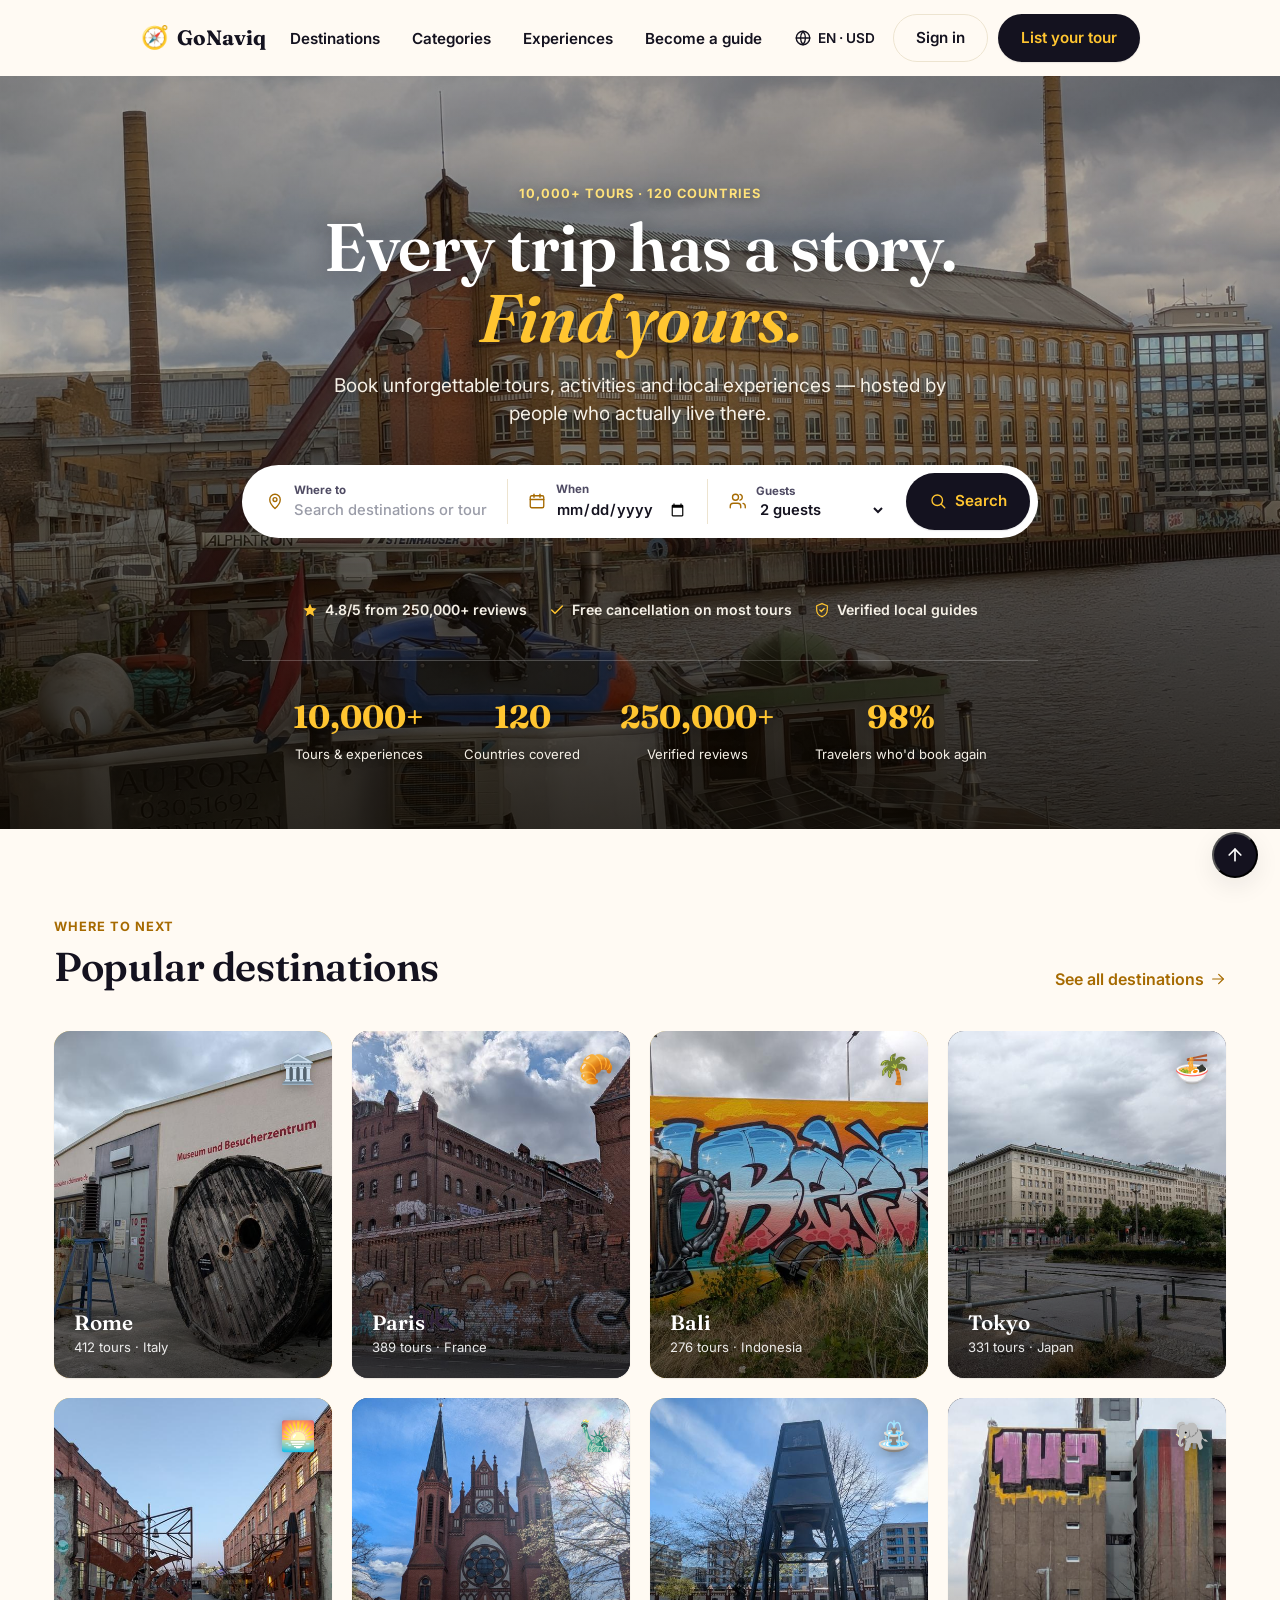
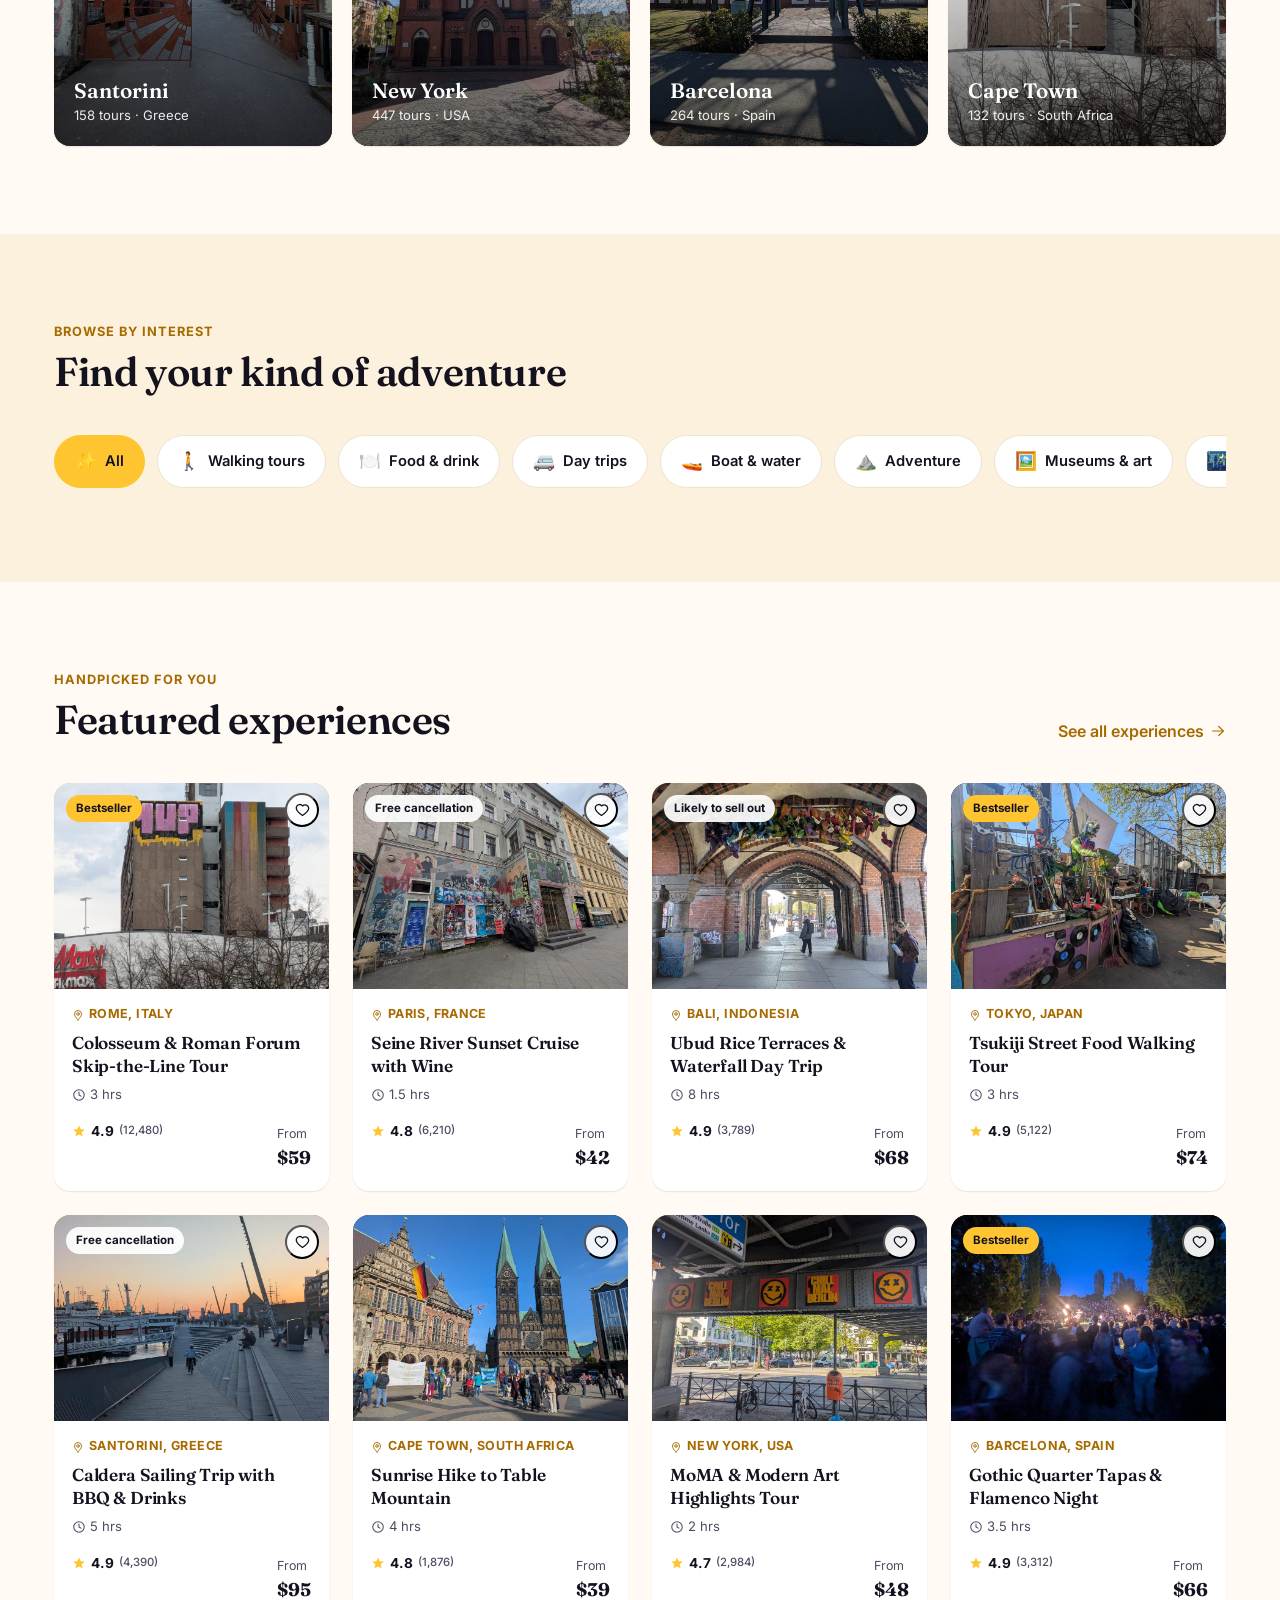
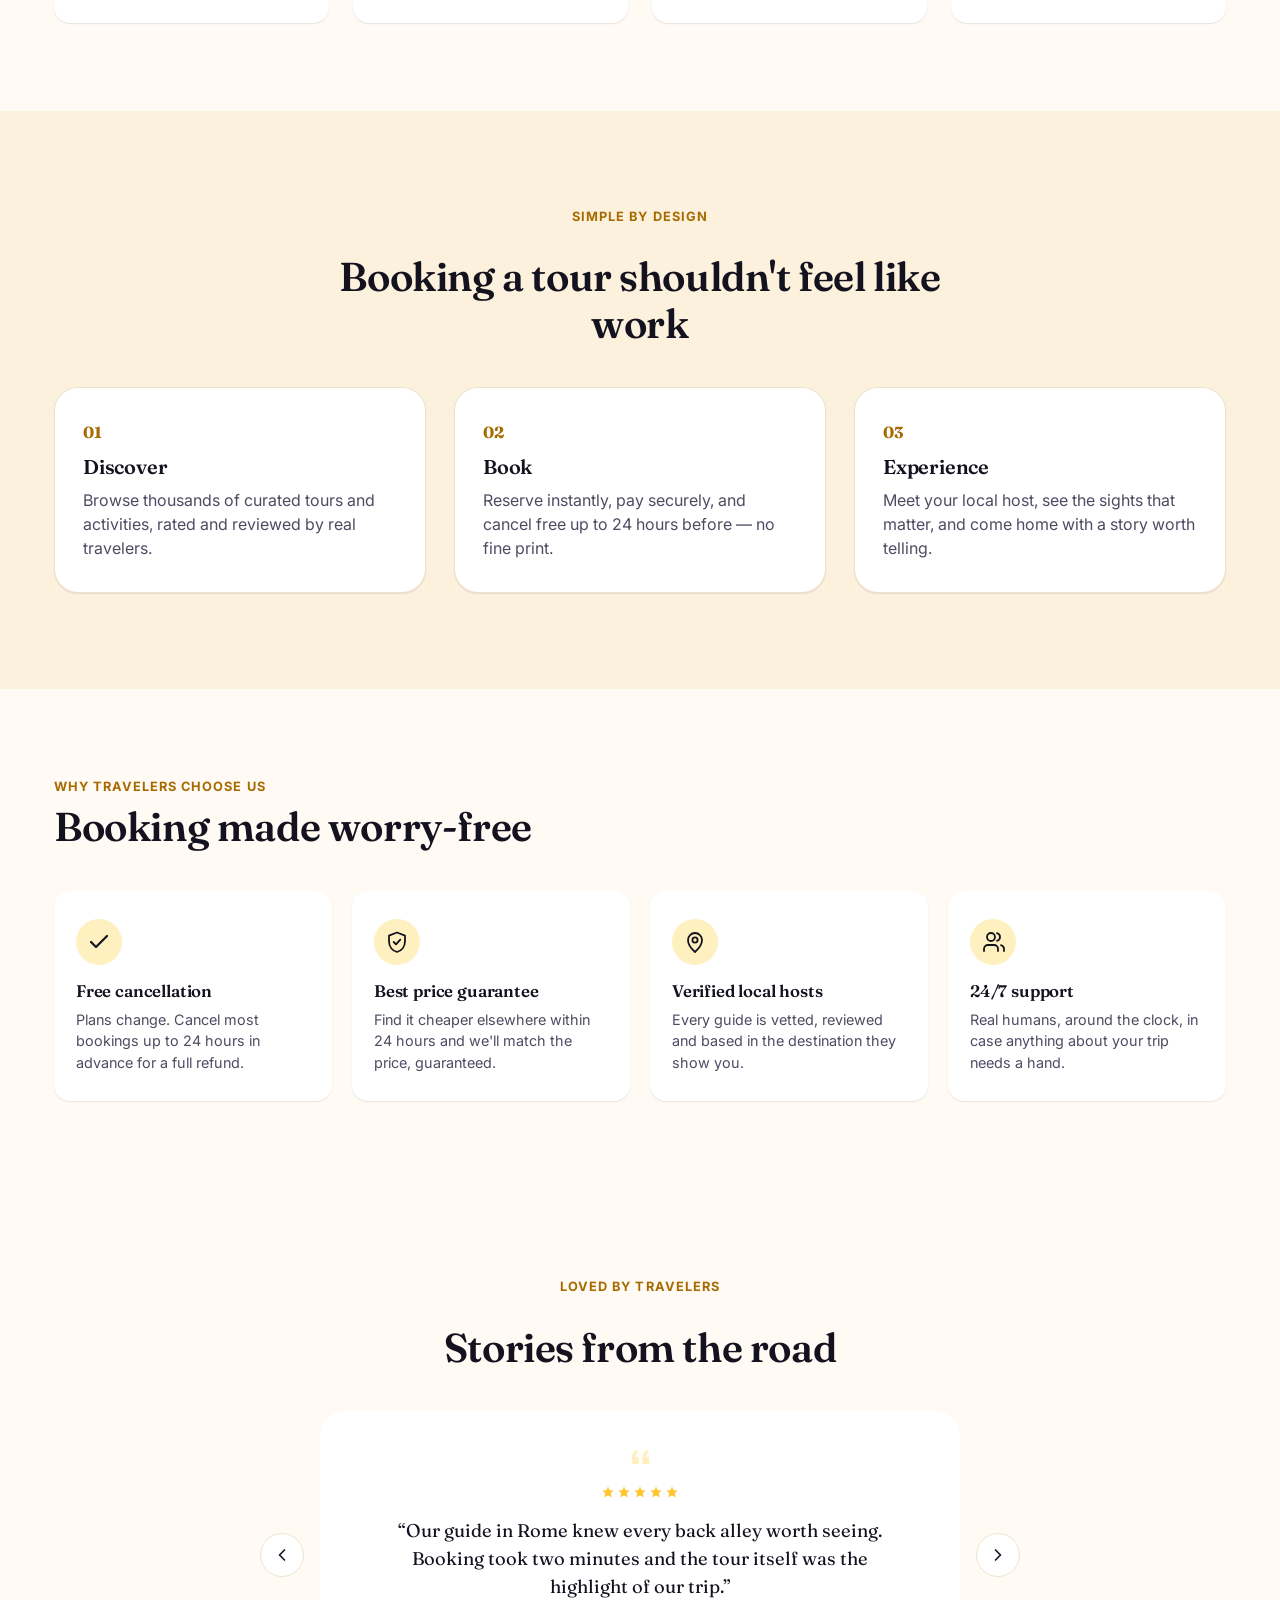
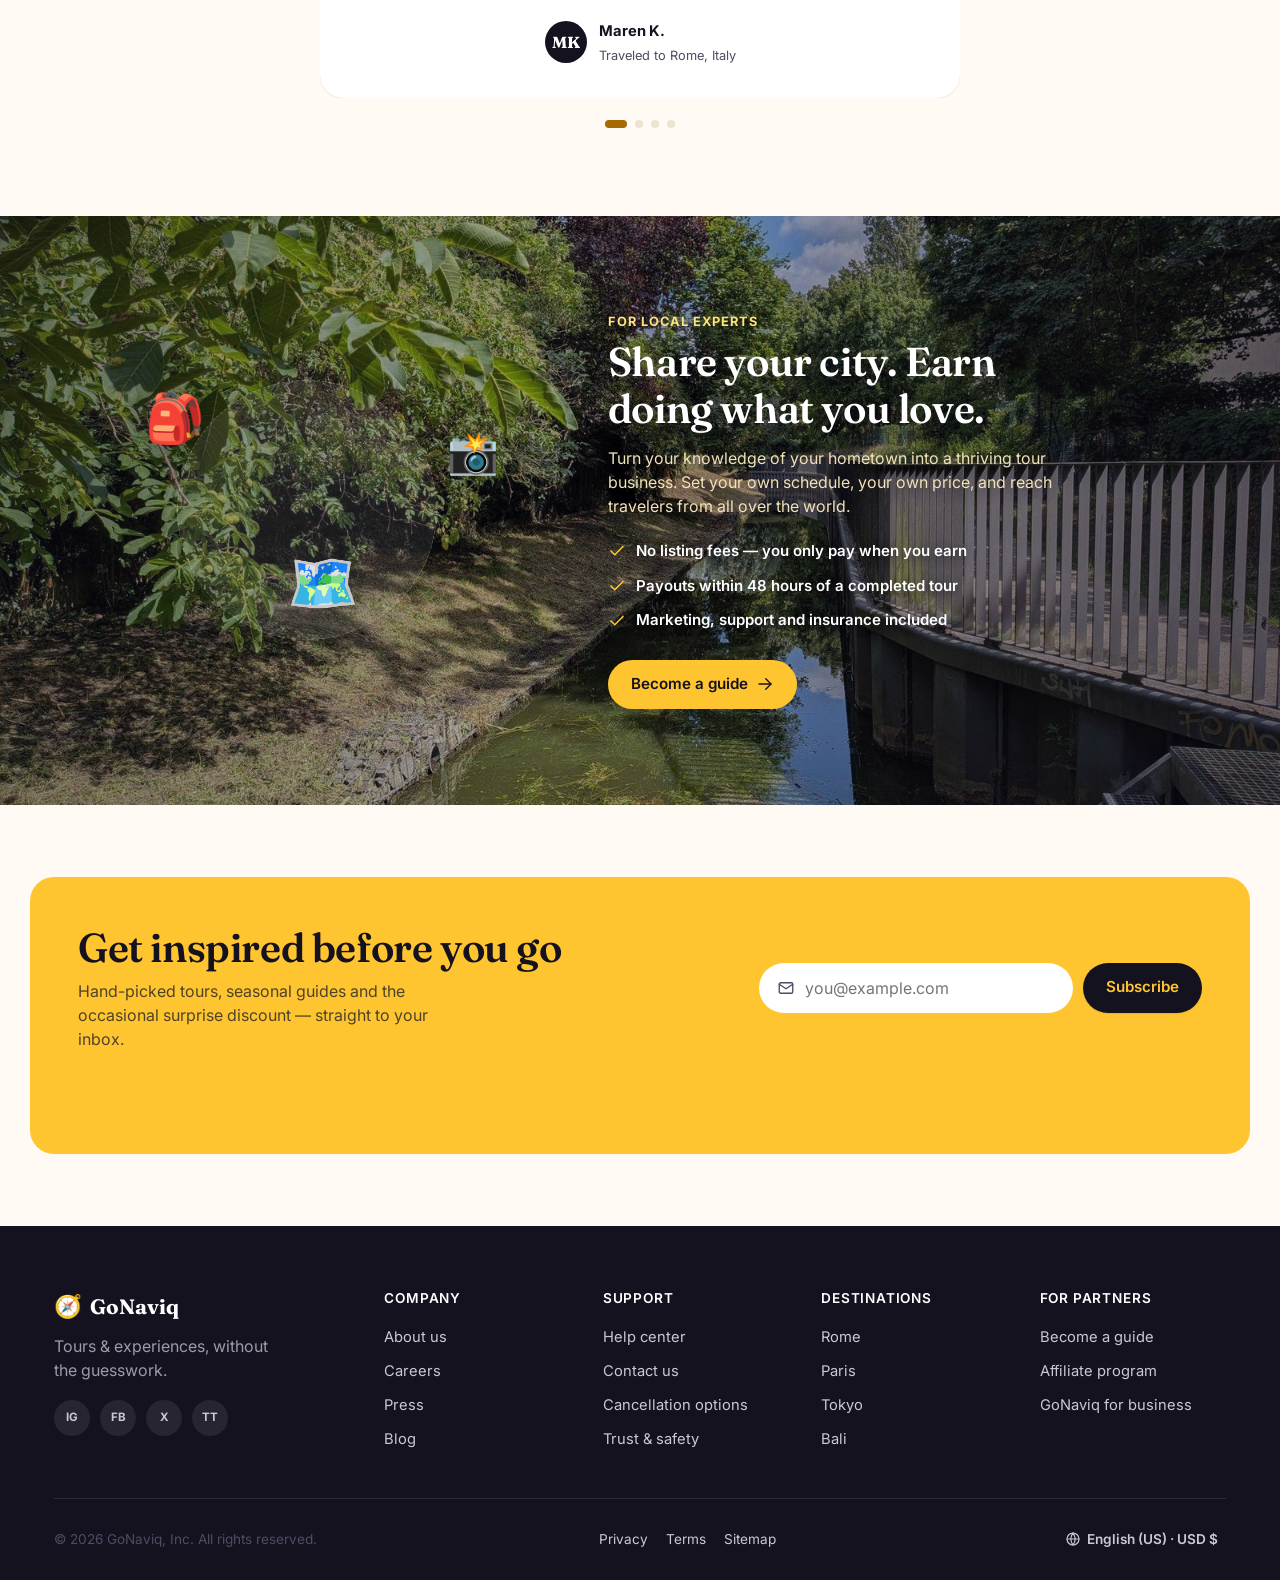
==== commit 28239a36: "Rename brand from Wandera to GoNaviq" ====
--- a/index.html
+++ b/index.html
@@ -3,7 +3,7 @@
 <head>
 <meta charset="UTF-8">
 <meta name="viewport" content="width=device-width, initial-scale=1.0">
-<title>Wandera — Tours, Activities &amp; Local Experiences</title>
+<title>GoNaviq — Tours, Activities &amp; Local Experiences</title>
 <meta name="description" content="Discover and book unforgettable tours, activities and local experiences in 10,000+ destinations worldwide. Free cancellation, verified local guides, best price guarantee.">
 <link rel="icon" href="data:image/svg+xml,<svg xmlns=%22http://www.w3.org/2000/svg%22 viewBox=%220 0 100 100%22><text y=%22.9em%22 font-size=%2290%22>🧭</text></svg>">
 <link rel="preconnect" href="https://fonts.googleapis.com">
@@ -42,7 +42,7 @@
   <div class="container site-header__inner">
     <a href="#top" class="logo">
       <span class="logo__mark" aria-hidden="true">🧭</span>
-      <span class="logo__word">Wandera</span>
+      <span class="logo__word">GoNaviq</span>
     </a>
 
     <nav class="main-nav" aria-label="Primary">
@@ -72,7 +72,7 @@
 <div class="mobile-nav" id="mobileNav" hidden>
   <div class="mobile-nav__panel">
     <div class="mobile-nav__top">
-      <a href="#top" class="logo"><span class="logo__mark" aria-hidden="true">🧭</span><span class="logo__word">Wandera</span></a>
+      <a href="#top" class="logo"><span class="logo__mark" aria-hidden="true">🧭</span><span class="logo__word">GoNaviq</span></a>
       <button class="icon-btn" id="menuClose" type="button" aria-label="Close menu">
         <svg width="22" height="22"><use href="#icon-close"/></svg>
       </button>
@@ -145,7 +145,7 @@
         <li><svg width="16" height="16"><use href="#icon-shield"/></svg> Verified local guides</li>
       </ul>
 
-      <div class="hero-stats reveal" aria-label="Wandera in numbers">
+      <div class="hero-stats reveal" aria-label="GoNaviq in numbers">
         <div class="stat">
           <span class="stat__num" data-count="10000" data-suffix="+">0</span>
           <span class="stat__label">Tours &amp; experiences</span>
@@ -342,14 +342,14 @@
       <div class="site-footer__brand">
         <a href="#top" class="logo logo--light">
           <span class="logo__mark" aria-hidden="true">🧭</span>
-          <span class="logo__word">Wandera</span>
+          <span class="logo__word">GoNaviq</span>
         </a>
         <p>Tours &amp; experiences, without the guesswork.</p>
         <div class="social-links">
-          <a href="#" aria-label="Wandera on Instagram" class="social-links__item">IG</a>
-          <a href="#" aria-label="Wandera on Facebook" class="social-links__item">FB</a>
-          <a href="#" aria-label="Wandera on X" class="social-links__item">X</a>
-          <a href="#" aria-label="Wandera on TikTok" class="social-links__item">TT</a>
+          <a href="#" aria-label="GoNaviq on Instagram" class="social-links__item">IG</a>
+          <a href="#" aria-label="GoNaviq on Facebook" class="social-links__item">FB</a>
+          <a href="#" aria-label="GoNaviq on X" class="social-links__item">X</a>
+          <a href="#" aria-label="GoNaviq on TikTok" class="social-links__item">TT</a>
         </div>
       </div>
 
@@ -385,13 +385,13 @@
         <ul>
           <li><a href="#become-guide">Become a guide</a></li>
           <li><a href="#">Affiliate program</a></li>
-          <li><a href="#">Wandera for business</a></li>
+          <li><a href="#">GoNaviq for business</a></li>
         </ul>
       </nav>
     </div>
 
     <div class="site-footer__bottom">
-      <p>&copy; <span id="year"></span> Wandera, Inc. All rights reserved.</p>
+      <p>&copy; <span id="year"></span> GoNaviq, Inc. All rights reserved.</p>
       <div class="site-footer__legal">
         <a href="#">Privacy</a>
         <a href="#">Terms</a>
--- a/css/styles.css
+++ b/css/styles.css
@@ -1,5 +1,5 @@
 /* =============================================================
-   Wandera — Tours & Experiences homepage
+   GoNaviq — Tours & Experiences homepage
    ============================================================= */
 
 :root {
@@ -364,6 +364,10 @@
 .destination-card::before {
   content: ""; position: absolute; inset: 0; z-index: -2; background: var(--tile-bg);
 }
+.destination-card__photo {
+  position: absolute; inset: 0; z-index: -1;
+  width: 100%; height: 100%; object-fit: cover;
+}
 .destination-card::after {
   content: ""; position: absolute; inset: 0; z-index: -1;
   background: linear-gradient(180deg, rgba(0,0,0,0) 40%, rgba(0,0,0,0.55) 100%);
@@ -424,6 +428,11 @@
   background: var(--tile-bg);
   display: flex; align-items: center; justify-content: center;
   font-size: 2.6rem;
+  overflow: hidden;
+}
+.tour-card__photo {
+  position: absolute; inset: 0;
+  width: 100%; height: 100%; object-fit: cover;
 }
 .tour-card__badge {
   position: absolute; top: 12px; left: 12px;
@@ -553,13 +562,20 @@
 
 /* ---------------- Become a guide ---------------- */
 .become-guide {
-  background: linear-gradient(135deg, #0c0a15, var(--color-ink) 70%);
+  background-image: url("../assets/become-guide-photo.jpg");
+  background-size: cover;
+  background-position: center 35%;
   color: #fff;
   padding: 96px 0;
   position: relative;
   overflow: hidden;
 }
-.become-guide__inner { display: grid; grid-template-columns: 0.9fr 1.1fr; gap: 48px; align-items: center; }
+.become-guide::before {
+  content: "";
+  position: absolute; inset: 0;
+  background: linear-gradient(100deg, rgba(12, 10, 21, 0.5) 0%, rgba(12, 10, 21, 0.32) 45%, rgba(12, 10, 21, 0.6) 100%);
+}
+.become-guide__inner { position: relative; z-index: 1; display: grid; grid-template-columns: 0.9fr 1.1fr; gap: 48px; align-items: center; }
 .become-guide__art { position: relative; min-height: 320px; display: flex; align-items: center; justify-content: center; }
 .become-guide__blob {
   position: absolute; width: 260px; height: 260px; border-radius: 50%;
@@ -570,11 +586,12 @@
 .become-guide__emoji--2 { bottom: 14%; left: 46%; font-size: 3.6rem; }
 .become-guide__emoji--3 { top: 22%; right: 12%; font-size: 2.6rem; }
 
-.become-guide__copy h2 { color: #fff; margin-bottom: 14px; max-width: 480px; }
-.become-guide__lead { color: #f2e2b8; max-width: 480px; margin-bottom: 22px; }
+.become-guide__copy h2 { color: #fff; margin-bottom: 14px; max-width: 480px; text-shadow: 0 4px 20px rgba(8, 6, 16, 0.55); }
+.become-guide__lead { color: #f2e2b8; max-width: 480px; margin-bottom: 22px; text-shadow: 0 2px 14px rgba(8, 6, 16, 0.55); }
 .become-guide__list { display: flex; flex-direction: column; gap: 12px; margin-bottom: 28px; }
-.become-guide__list li { display: flex; align-items: center; gap: 10px; font-weight: 600; font-size: 0.94rem; }
+.become-guide__list li { display: flex; align-items: center; gap: 10px; font-weight: 600; font-size: 0.94rem; text-shadow: 0 2px 10px rgba(8, 6, 16, 0.5); }
 .become-guide__list svg { color: var(--color-yellow); flex-shrink: 0; }
+.become-guide .eyebrow--light { text-shadow: 0 2px 10px rgba(8, 6, 16, 0.5); }
 
 @media (max-width: 860px) {
   .become-guide__inner { grid-template-columns: 1fr; text-align: center; }
